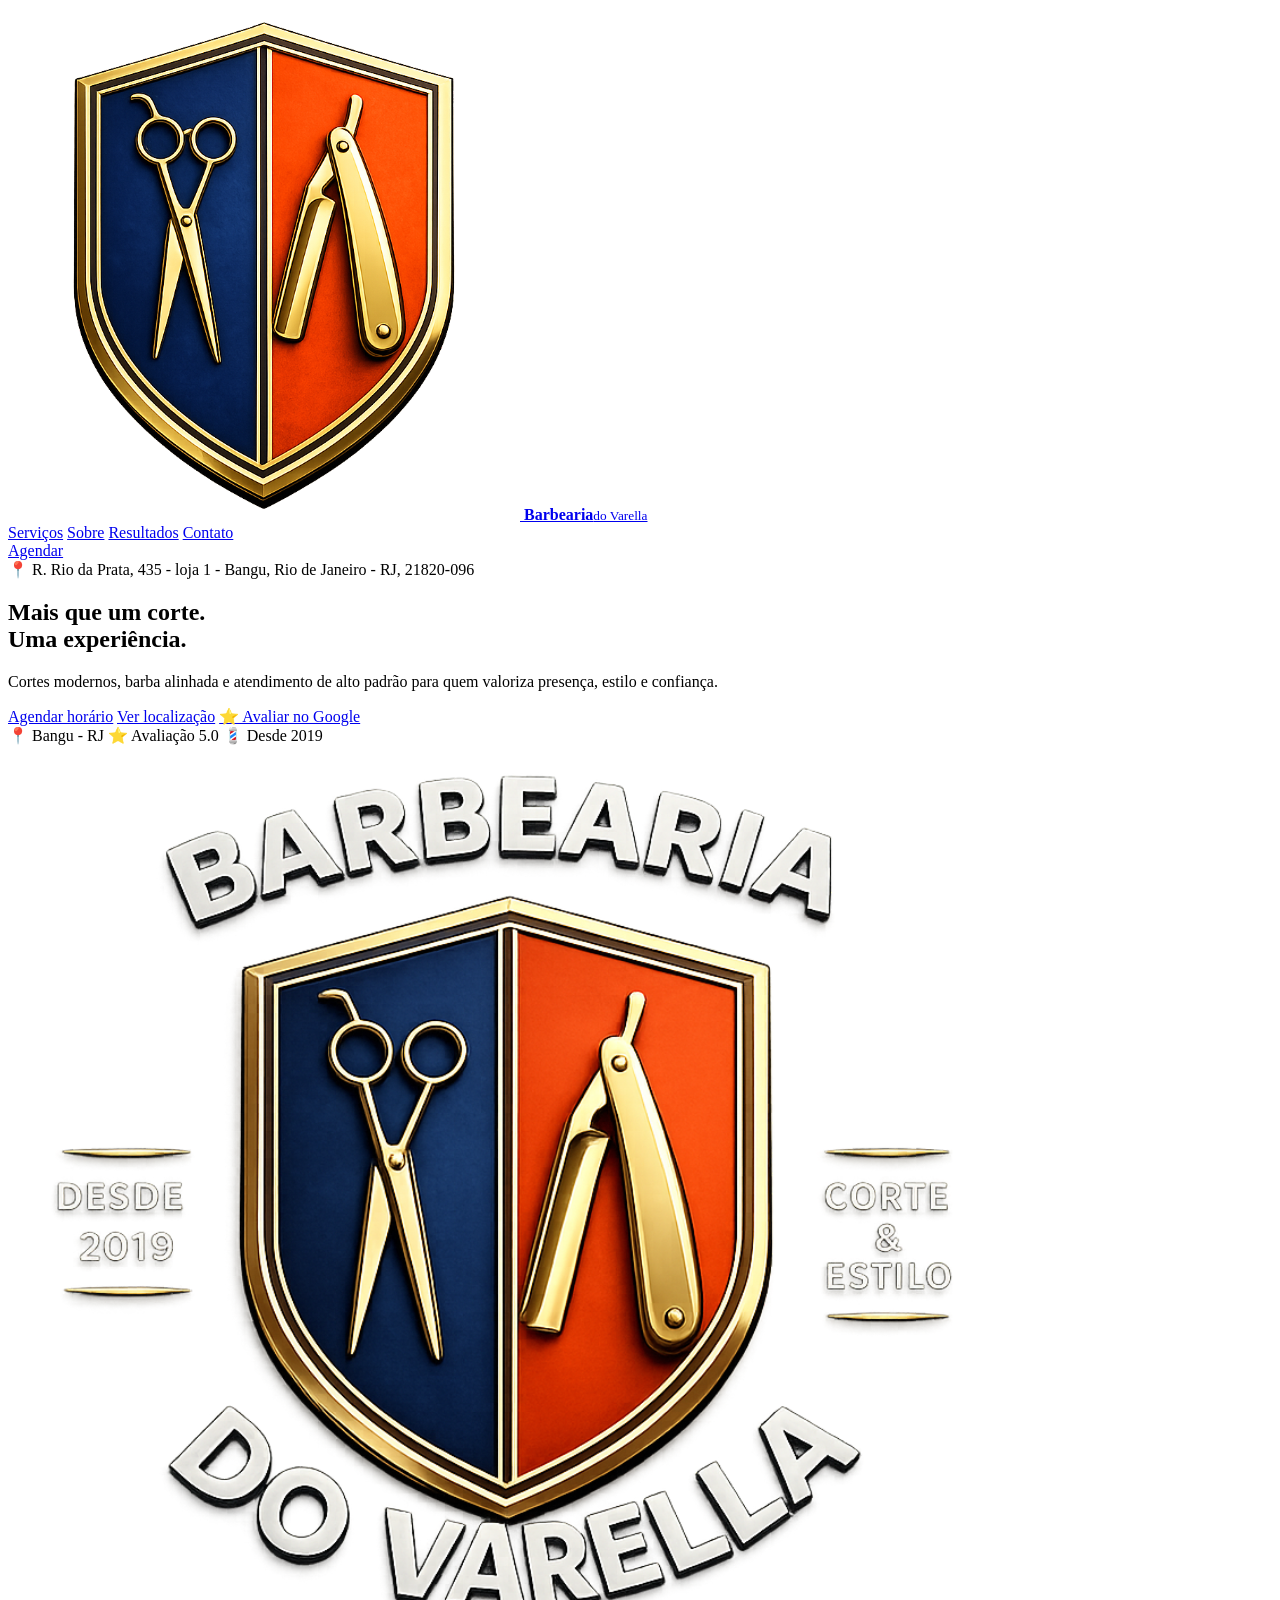
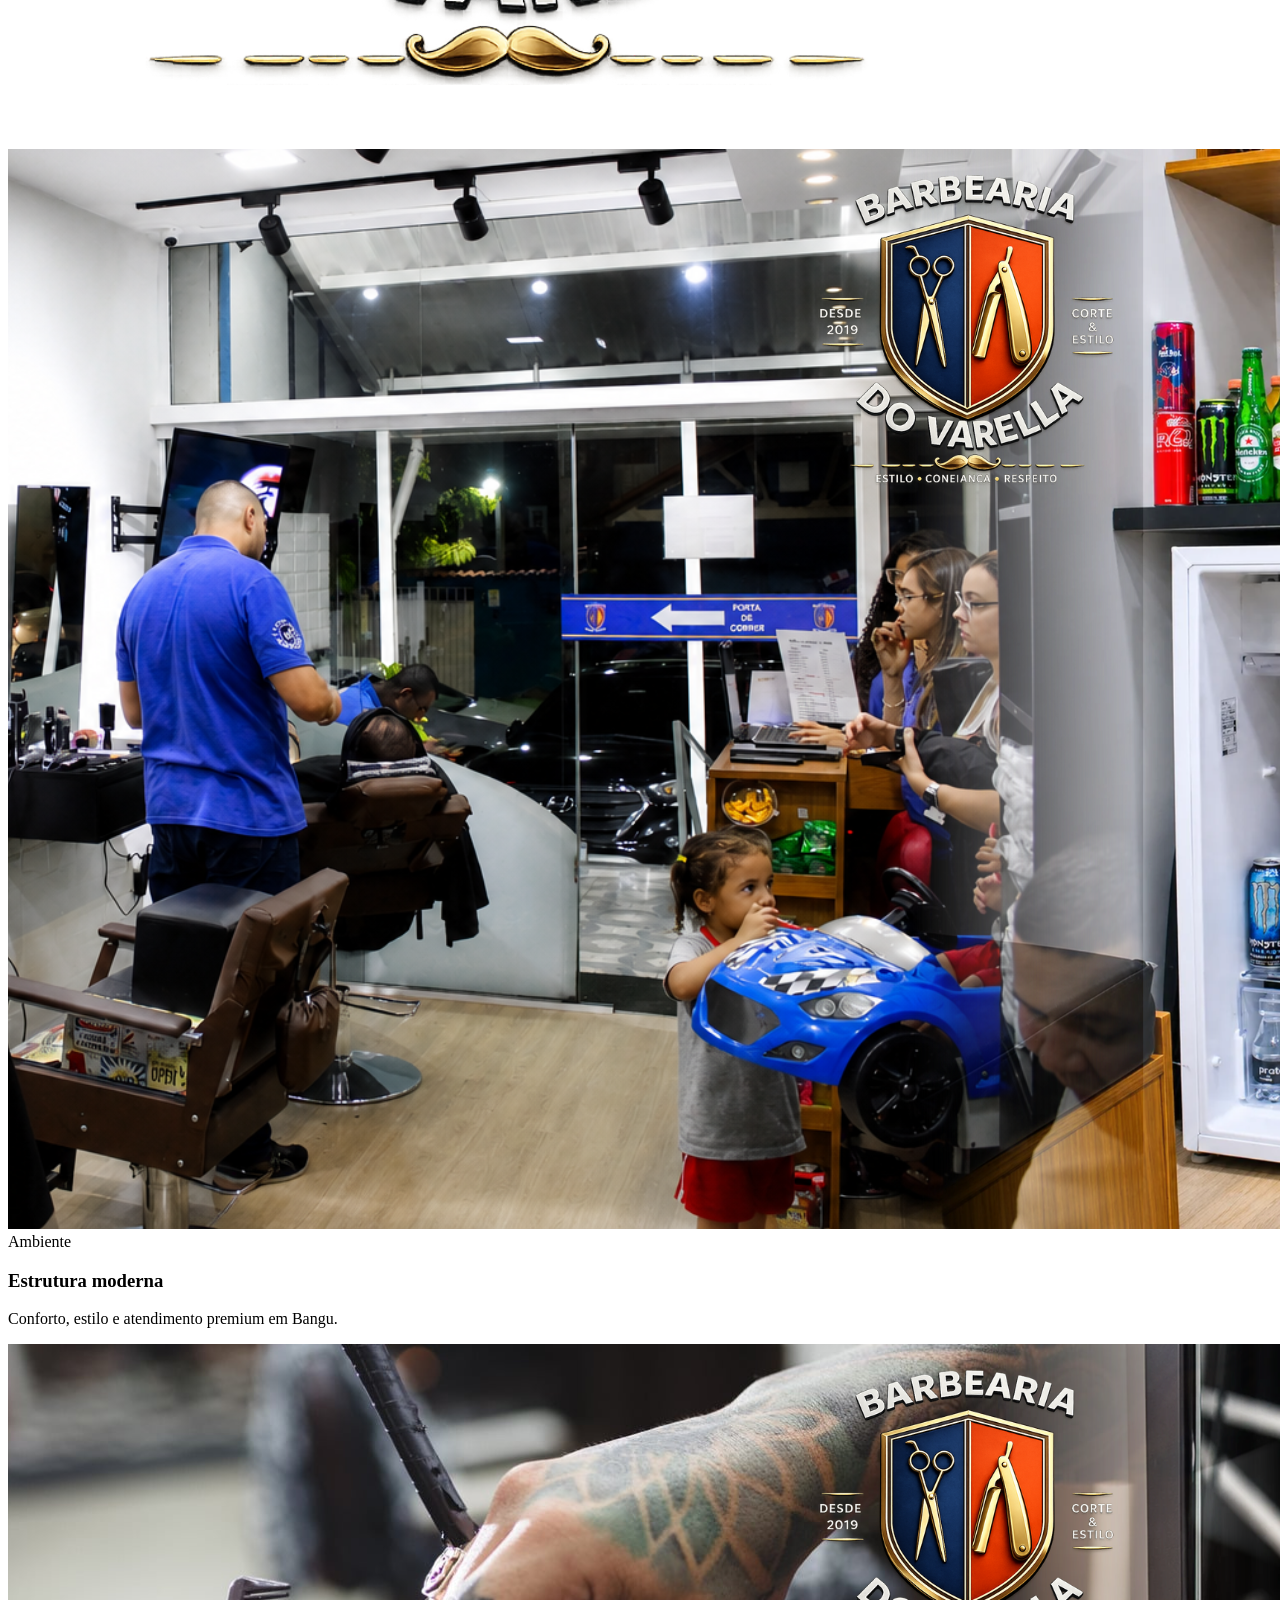
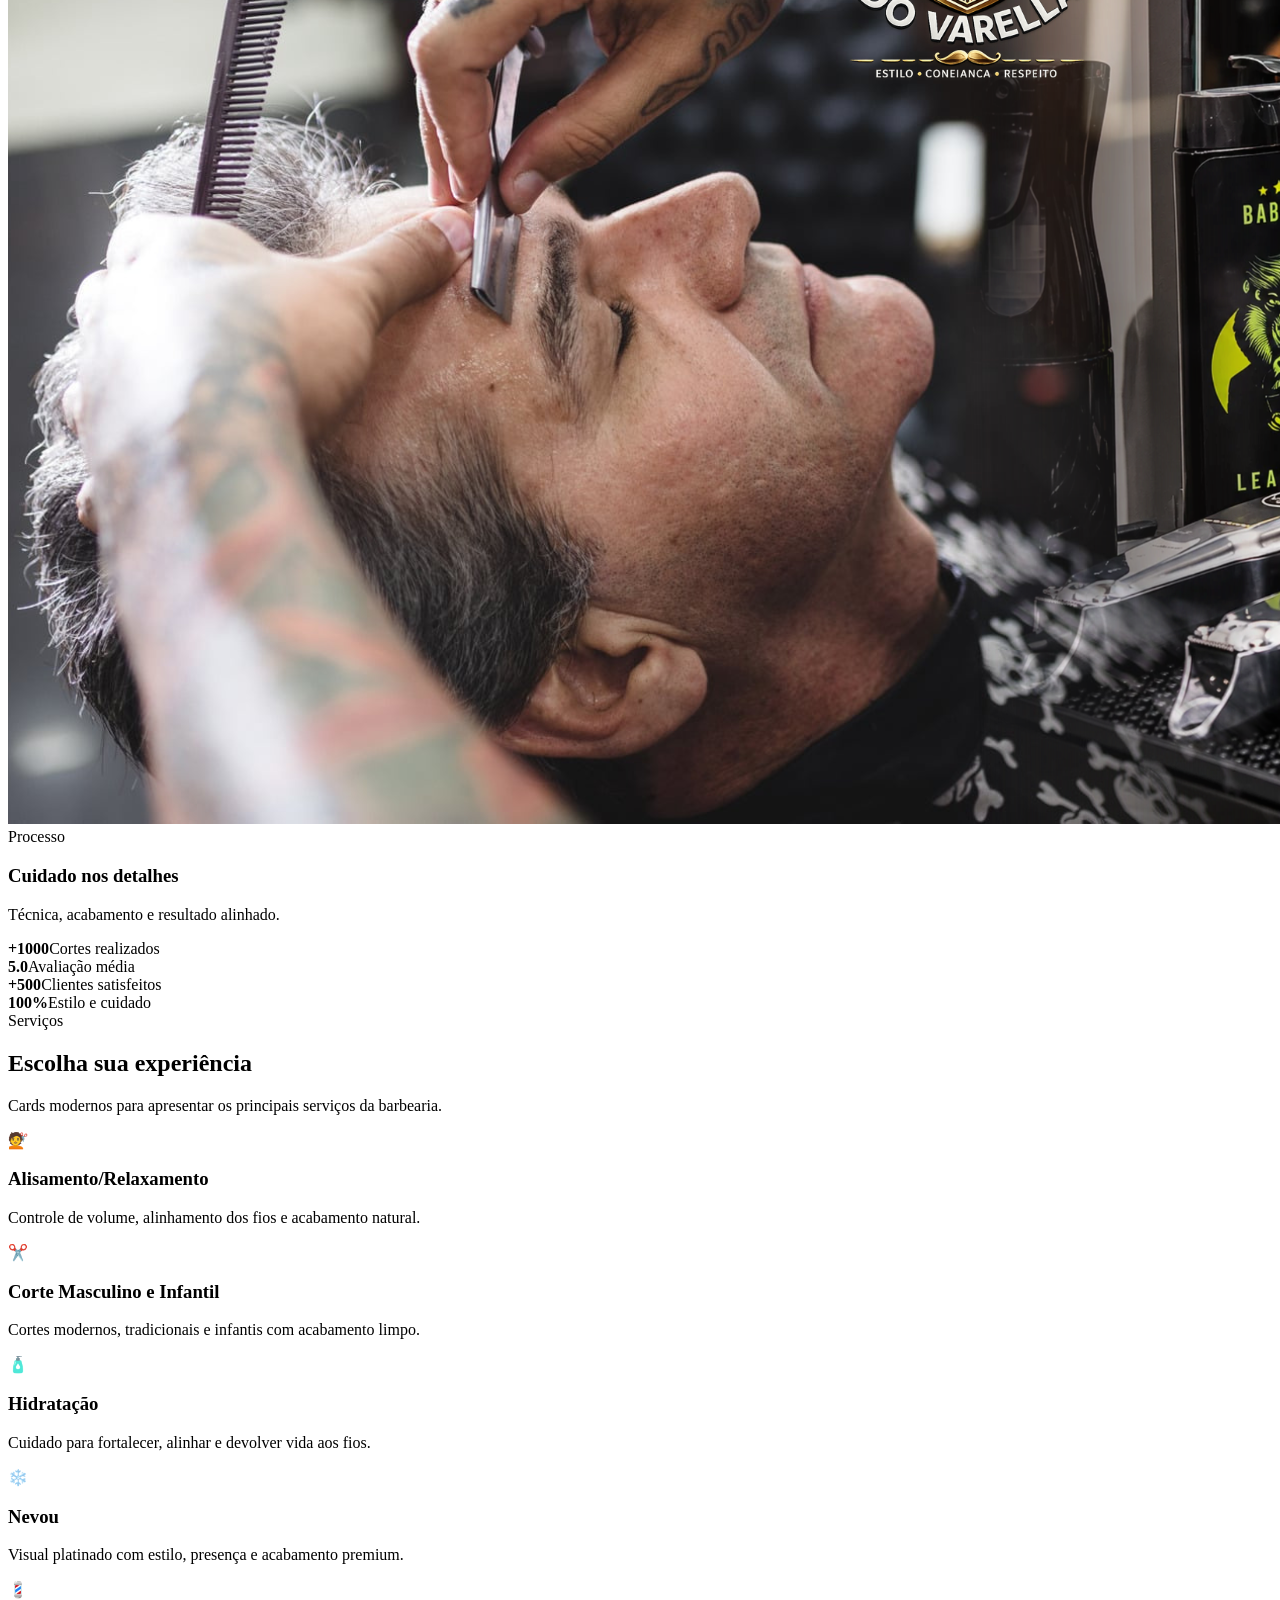
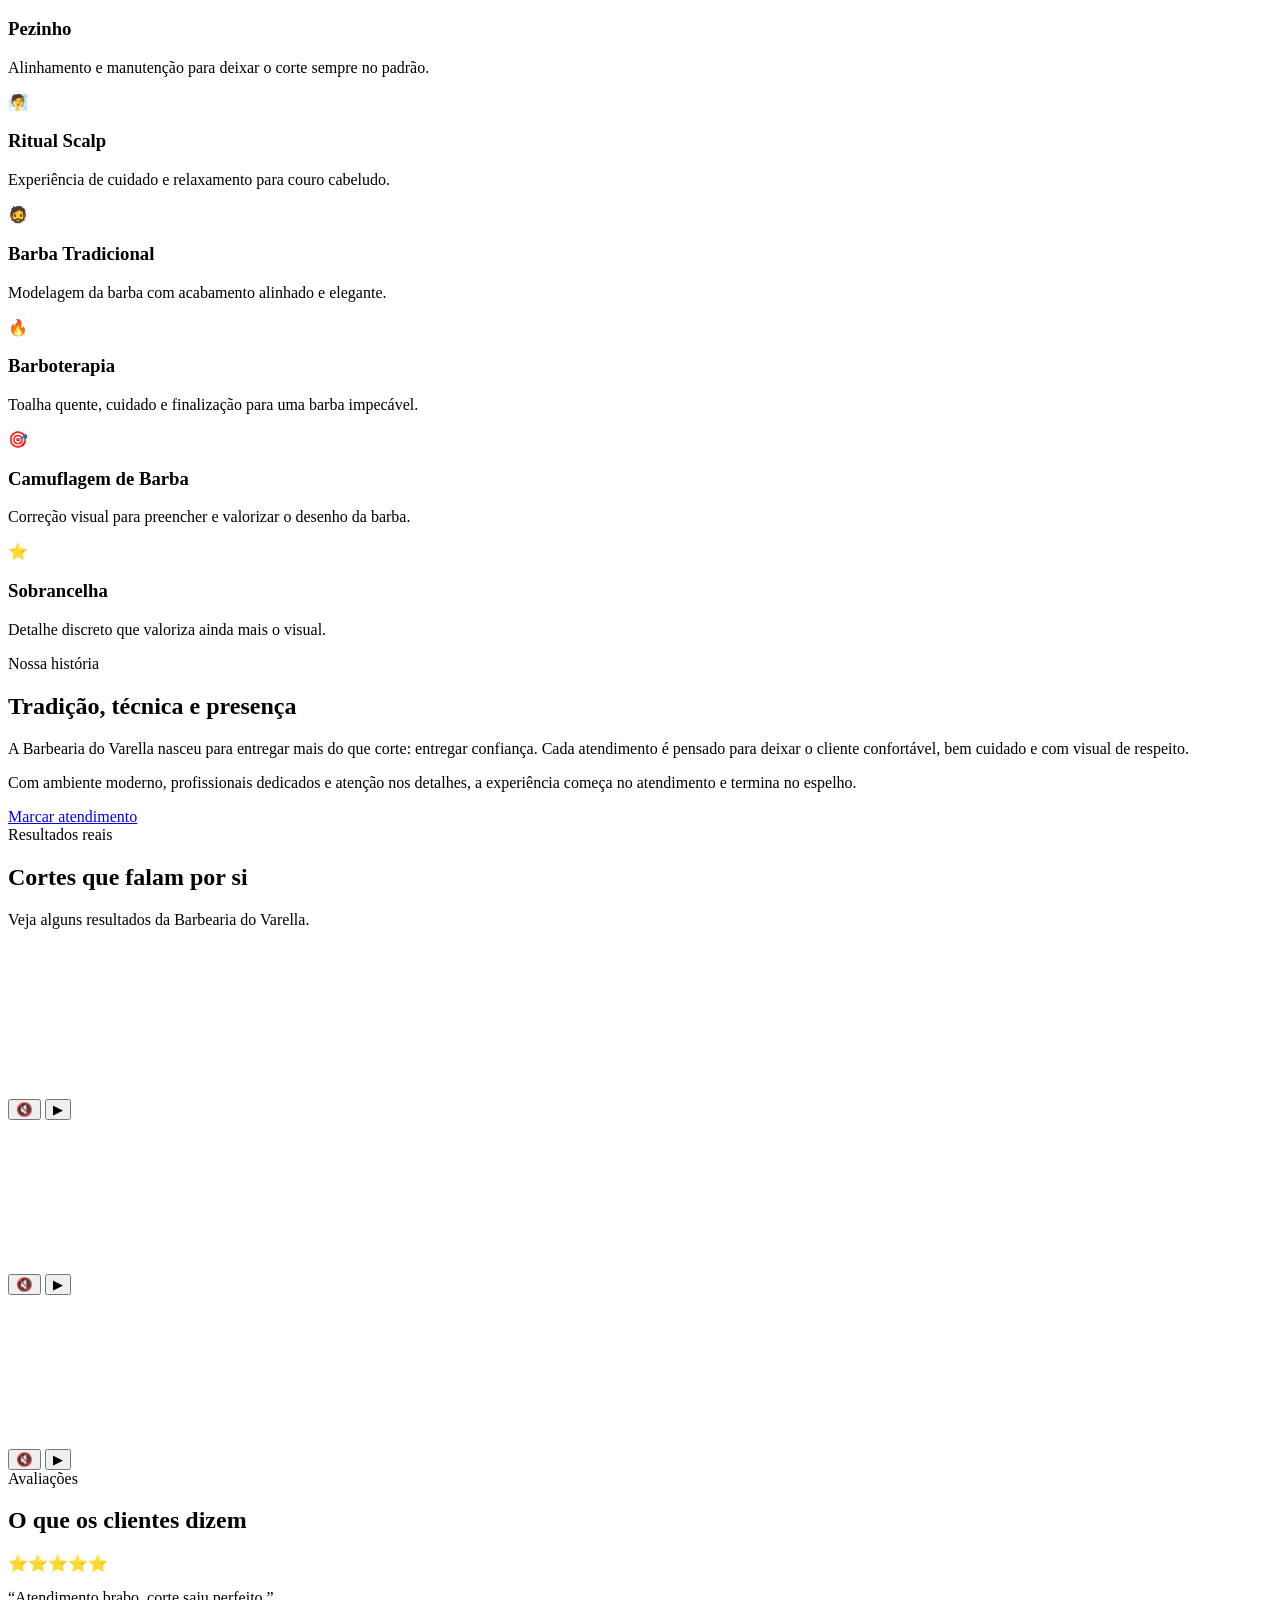
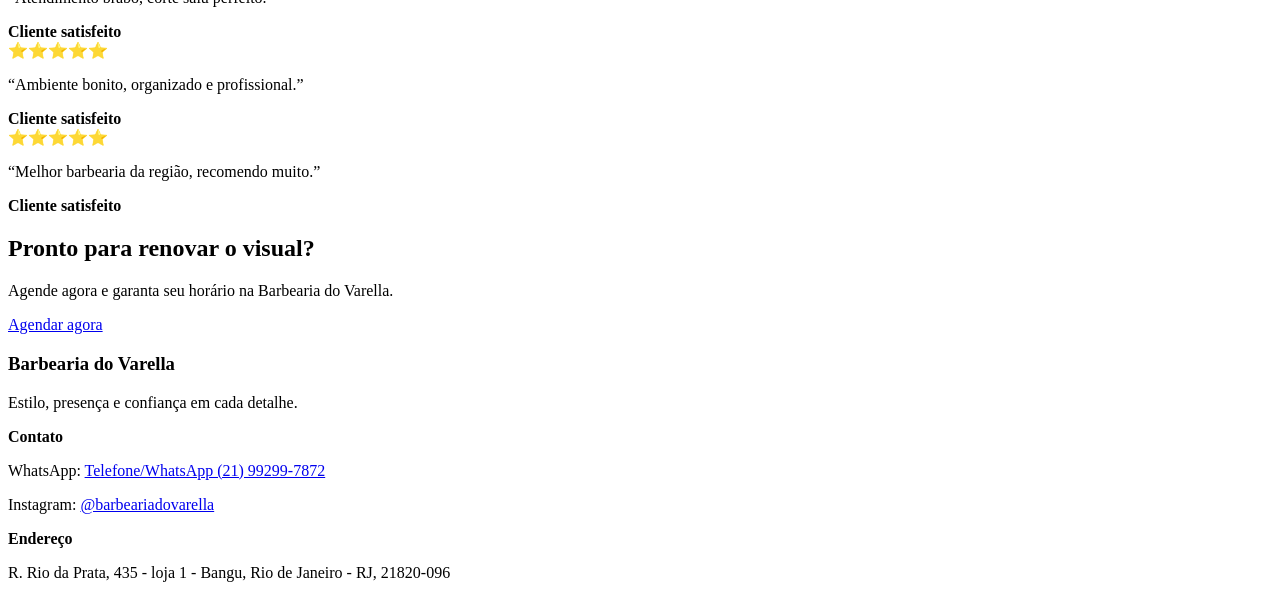
==== index.html @ 9944f756 "Add files via upload" ====
<!DOCTYPE html>
<html lang="pt-BR">
<head>
  <title>Barbearia do Varella | Corte Masculino, Barba e Sobrancelha em Bangu RJ</title>
  <meta charset="UTF-8" />
  <meta name="description" content="Barbearia do Varella em Bangu RJ. Corte masculino, barba tradicional, sobrancelha, hidratação, barboterapia e atendimento premium. Agende seu horário online.">
  <meta name="viewport" content="width=device-width, initial-scale=1.0" />
  <title>Barbearia do Varella | Premium Barber</title>
  <link rel="preconnect" href="https://fonts.googleapis.com">
  <link rel="preconnect" href="https://fonts.gstatic.com" crossorigin>
  <link href="https://fonts.googleapis.com/css2?family=Bebas+Neue&family=Inter:wght@400;500;600;700;800&display=swap" rel="stylesheet">
  <link rel="icon" type="image/svg+xml" href="assets/logo/favicon.svg" />
  <link rel="apple-touch-icon" href="assets/logo/favicon.svg" />
  <link rel="stylesheet" href="style.css?v=20260602" />
</head>
<body>
  <header class="navbar">
    <a class="brand" href="index.html#inicio" aria-label="Voltar para o início">
      <span class="brand-logo"><img src="assets/logo/logo-escudo.svg" alt="Logo Barbearia do Varella"></span>
      <span><strong>Barbearia</strong><small>do Varella</small></span>
    </a>
    <nav>
      <a href="#servicos">Serviços</a>
      <a href="#sobre">Sobre</a>
      <a href="#resultados">Resultados</a>
      <a href="#contato">Contato</a>
    </nav>
    <a class="btn btn-small" href="agendamento.html">Agendar</a>
  </header>

  <main>
    <section class="hero" id="inicio">
      <div class="hero-bg"></div>
      <div class="hero-overlay"></div>
      <div class="hero-content reveal">
        <span class="tag">📍 R. Rio da Prata, 435 - loja 1 - Bangu, Rio de Janeiro - RJ, 21820-096</span>
        <h1>Mais que um corte. <br><span>Uma experiência.</span></h1>
        <p>Cortes modernos, barba alinhada e atendimento de alto padrão para quem valoriza presença, estilo e confiança.</p>
        <div class="hero-actions">
          <a class="btn" href="agendamento.html">Agendar horário</a>
          <a class="btn ghost" href="https://www.google.com/maps/search/?api=1&query=R.%20Rio%20da%20Prata%2C%20435%20-%20loja%201%20-%20Bangu%2C%20Rio%20de%20Janeiro%20-%20RJ%2C%2021820-096" target="_blank" rel="noopener">Ver localização</a>
          <a class="btn google-review" href="https://share.google/ax1WkMpkPFtuYmvFJ" target="_blank" rel="noopener">⭐ Avaliar no Google</a>
        </div>

        <div class="hero-mini-info">
          <span>📍 Bangu - RJ</span>
          <span>⭐ Avaliação 5.0</span>
          <span>💈 Desde 2019</span>
        </div>
      </div>

      <div class="hero-showcase reveal">
        <div class="showcase-glow"></div>
        <img src="assets/logo/logo-principal.svg" alt="Logo Barbearia do Varella" class="showcase-logo">

      </div>

    </section>


    <section class="gallery-preview reveal" aria-label="Fotos da barbearia">
      <article class="gallery-card">
        <img src="assets/img/ambiente.png" alt="Ambiente da Barbearia do Varella">
        <div class="gallery-overlay">
          <span>Ambiente</span>
          <h3>Estrutura moderna</h3>
          <p>Conforto, estilo e atendimento premium em Bangu.</p>
        </div>
      </article>

      <article class="gallery-card">
        <img src="assets/img/processo.png" alt="Processo de atendimento na Barbearia do Varella">
        <div class="gallery-overlay">
          <span>Processo</span>
          <h3>Cuidado nos detalhes</h3>
          <p>Técnica, acabamento e resultado alinhado.</p>
        </div>
      </article>
    </section>

    <section class="stats reveal">
      <div><strong>+1000</strong><span>Cortes realizados</span></div>
      <div><strong>5.0</strong><span>Avaliação média</span></div>
      <div><strong>+500</strong><span>Clientes satisfeitos</span></div>
      <div><strong>100%</strong><span>Estilo e cuidado</span></div>
    </section>

    <section class="section" id="servicos">
      <div class="section-title reveal">
        <span class="tag">Serviços</span>
        <h2>Escolha sua experiência</h2>
        <p>Cards modernos para apresentar os principais serviços da barbearia.</p>
      </div>
      <div class="cards">
        <article class="service-card reveal"><span>💇</span><h3>Alisamento/Relaxamento</h3><p>Controle de volume, alinhamento dos fios e acabamento natural.</p></article>
        <article class="service-card reveal"><span>✂️</span><h3>Corte Masculino e Infantil</h3><p>Cortes modernos, tradicionais e infantis com acabamento limpo.</p></article>
        <article class="service-card reveal"><span>🧴</span><h3>Hidratação</h3><p>Cuidado para fortalecer, alinhar e devolver vida aos fios.</p></article>
        <article class="service-card reveal"><span>❄️</span><h3>Nevou</h3><p>Visual platinado com estilo, presença e acabamento premium.</p></article>
        <article class="service-card reveal"><span>💈</span><h3>Pezinho</h3><p>Alinhamento e manutenção para deixar o corte sempre no padrão.</p></article>
        <article class="service-card reveal"><span>🧖</span><h3>Ritual Scalp</h3><p>Experiência de cuidado e relaxamento para couro cabeludo.</p></article>
        <article class="service-card reveal"><span>🧔</span><h3>Barba Tradicional</h3><p>Modelagem da barba com acabamento alinhado e elegante.</p></article>
        <article class="service-card reveal"><span>🔥</span><h3>Barboterapia</h3><p>Toalha quente, cuidado e finalização para uma barba impecável.</p></article>
        <article class="service-card reveal"><span>🎯</span><h3>Camuflagem de Barba</h3><p>Correção visual para preencher e valorizar o desenho da barba.</p></article>
        <article class="service-card reveal"><span>⭐</span><h3>Sobrancelha</h3><p>Detalhe discreto que valoriza ainda mais o visual.</p></article>
      </div>
    </section>

    <section class="about" id="sobre">
      <div class="about-img reveal"></div>
      <div class="about-text reveal">
        <span class="tag">Nossa história</span>
        <h2>Tradição, técnica e presença</h2>
        <p>A Barbearia do Varella nasceu para entregar mais do que corte: entregar confiança. Cada atendimento é pensado para deixar o cliente confortável, bem cuidado e com visual de respeito.</p>
        <p>Com ambiente moderno, profissionais dedicados e atenção nos detalhes, a experiência começa no atendimento e termina no espelho.</p>
        <a class="btn" href="agendamento.html">Marcar atendimento</a>
      </div>
    </section>

    <section class="video-section section" id="resultados">
      <div class="section-title reveal">
        <span class="tag">Resultados reais</span>
        <h2>Cortes que falam por si</h2>
        <p>Veja alguns resultados da Barbearia do Varella.</p>
      </div>

      <div class="videos">
        <div class="video-box reveal custom-video-player">
          <video class="result-video" autoplay muted loop playsinline preload="auto">
            <source src="assets/videos/video1.mp4" type="video/mp4">
          </video>

          <div class="video-controls" aria-label="Controles do vídeo">
            <button class="sound-toggle" type="button" aria-label="Ativar ou desativar som">🔇</button>
            <button class="play-toggle" type="button" aria-label="Pausar ou reproduzir vídeo">⏸</button>
          </div>
        </div>

        <div class="video-box reveal custom-video-player">
          <video class="result-video" autoplay muted loop playsinline preload="auto">
            <source src="assets/videos/video2.mp4" type="video/mp4">
          </video>

          <div class="video-controls" aria-label="Controles do vídeo">
            <button class="sound-toggle" type="button" aria-label="Ativar ou desativar som">🔇</button>
            <button class="play-toggle" type="button" aria-label="Pausar ou reproduzir vídeo">⏸</button>
          </div>
        </div>

        <div class="video-box reveal custom-video-player">
          <video class="result-video" autoplay muted loop playsinline preload="auto">
            <source src="assets/videos/video3.mp4" type="video/mp4">
          </video>

          <div class="video-controls" aria-label="Controles do vídeo">
            <button class="sound-toggle" type="button" aria-label="Ativar ou desativar som">🔇</button>
            <button class="play-toggle" type="button" aria-label="Pausar ou reproduzir vídeo">⏸</button>
          </div>
        </div>
      </div>
    </section>

    <section class="reviews section">
      <div class="section-title reveal">
        <span class="tag">Avaliações</span>
        <h2>O que os clientes dizem</h2>
      </div>
      <div class="review-grid">
        <div class="review reveal">⭐⭐⭐⭐⭐<p>“Atendimento brabo, corte saiu perfeito.”</p><strong>Cliente satisfeito</strong></div>
        <div class="review reveal">⭐⭐⭐⭐⭐<p>“Ambiente bonito, organizado e profissional.”</p><strong>Cliente satisfeito</strong></div>
        <div class="review reveal">⭐⭐⭐⭐⭐<p>“Melhor barbearia da região, recomendo muito.”</p><strong>Cliente satisfeito</strong></div>
      </div>
    </section>

    <section class="cta reveal">
      <h2>Pronto para renovar o visual?</h2>
      <p>Agende agora e garanta seu horário na Barbearia do Varella.</p>
      <a class="btn" href="agendamento.html">Agendar agora</a>
    </section>
  </main>

  <footer id="contato">
    <div>
      <h3>Barbearia do Varella</h3>
      <p>Estilo, presença e confiança em cada detalhe.</p>
    </div>
    <div>
      <strong>Contato</strong>
      <p>WhatsApp: <a href="#" target="_blank">Telefone/WhatsApp (21) 99299-7872</a></p>
      <p>Instagram: <a href="https://instagram.com/barbeariadovarella" target="_blank">@barbeariadovarella</a></p>
    </div>
    <div>
      <strong>Endereço</strong>
      <p>R. Rio da Prata, 435 - loja 1 - Bangu, Rio de Janeiro - RJ, 21820-096</p>
    </div>
  </footer>
<script src="script.js?v=20260602"></script>
<div class="live-booking-toast" id="liveBookingToast" aria-live="polite"></div>
</body>
</html>
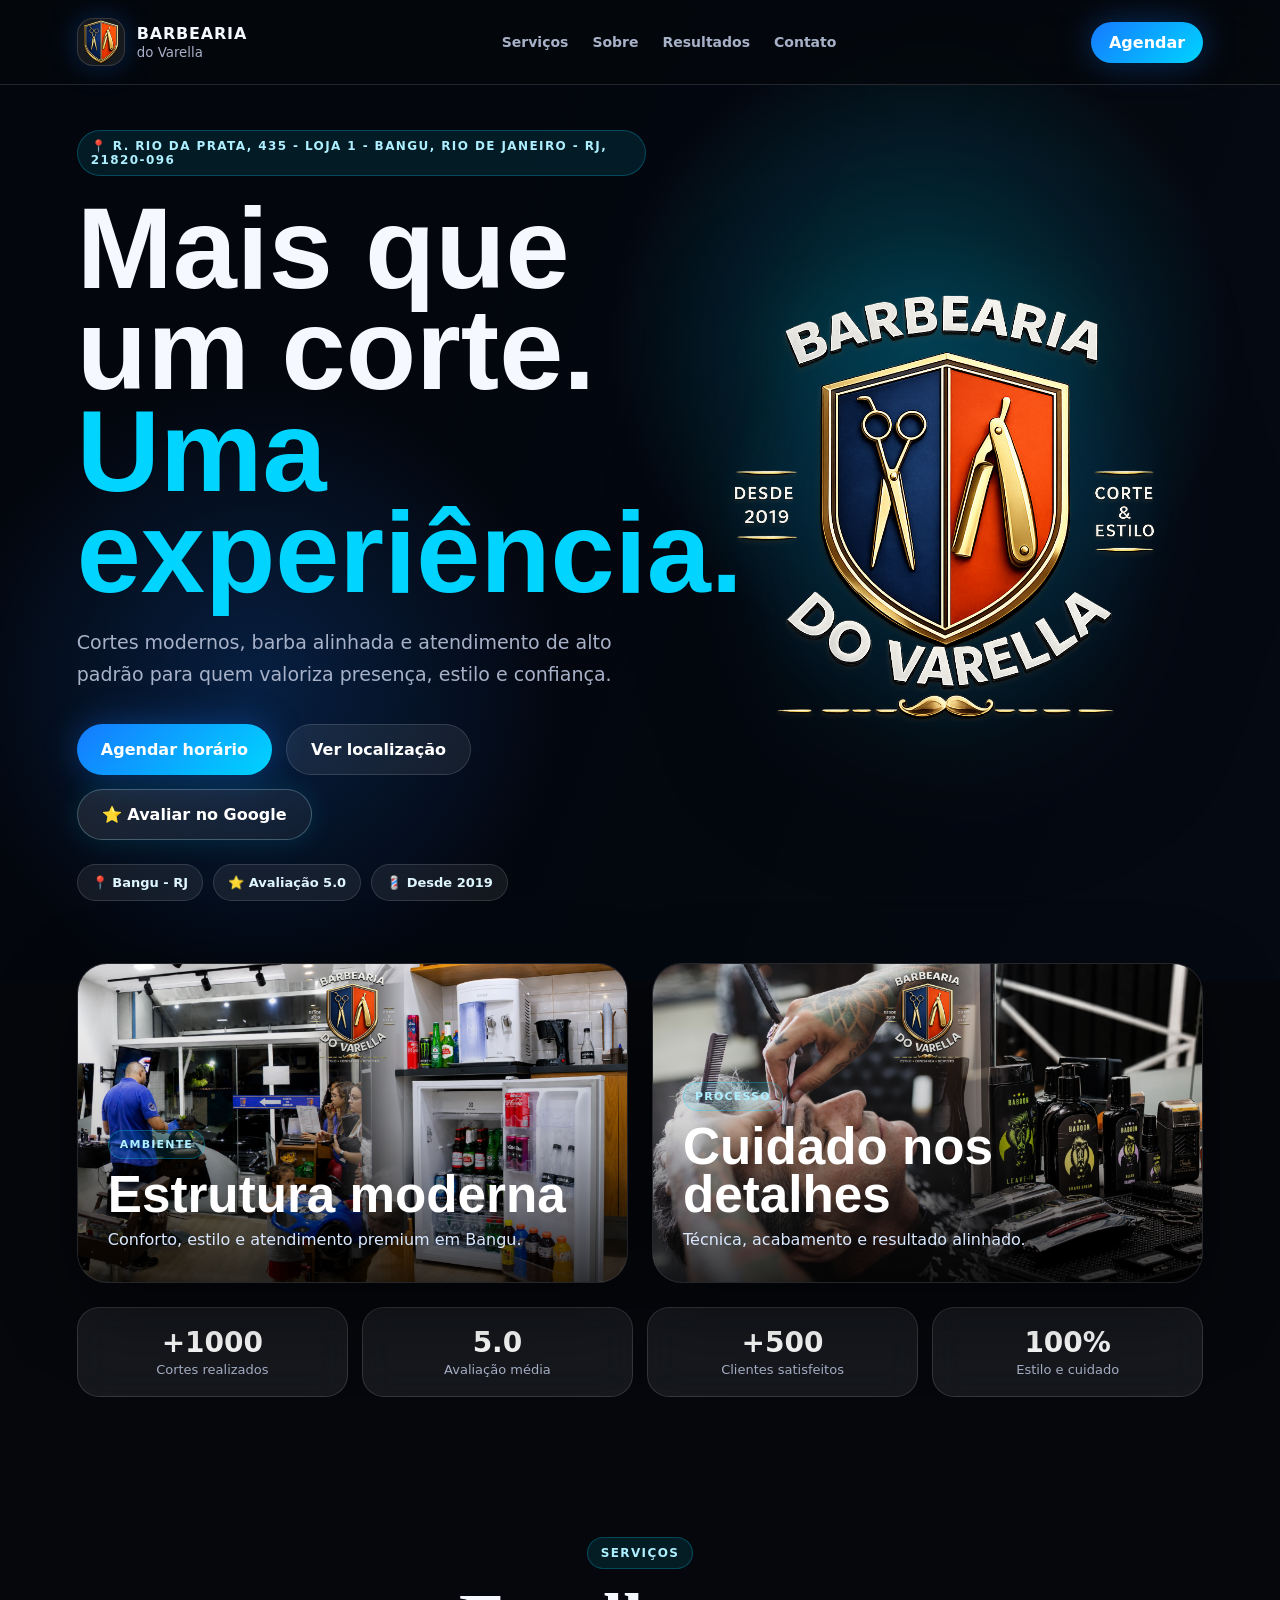
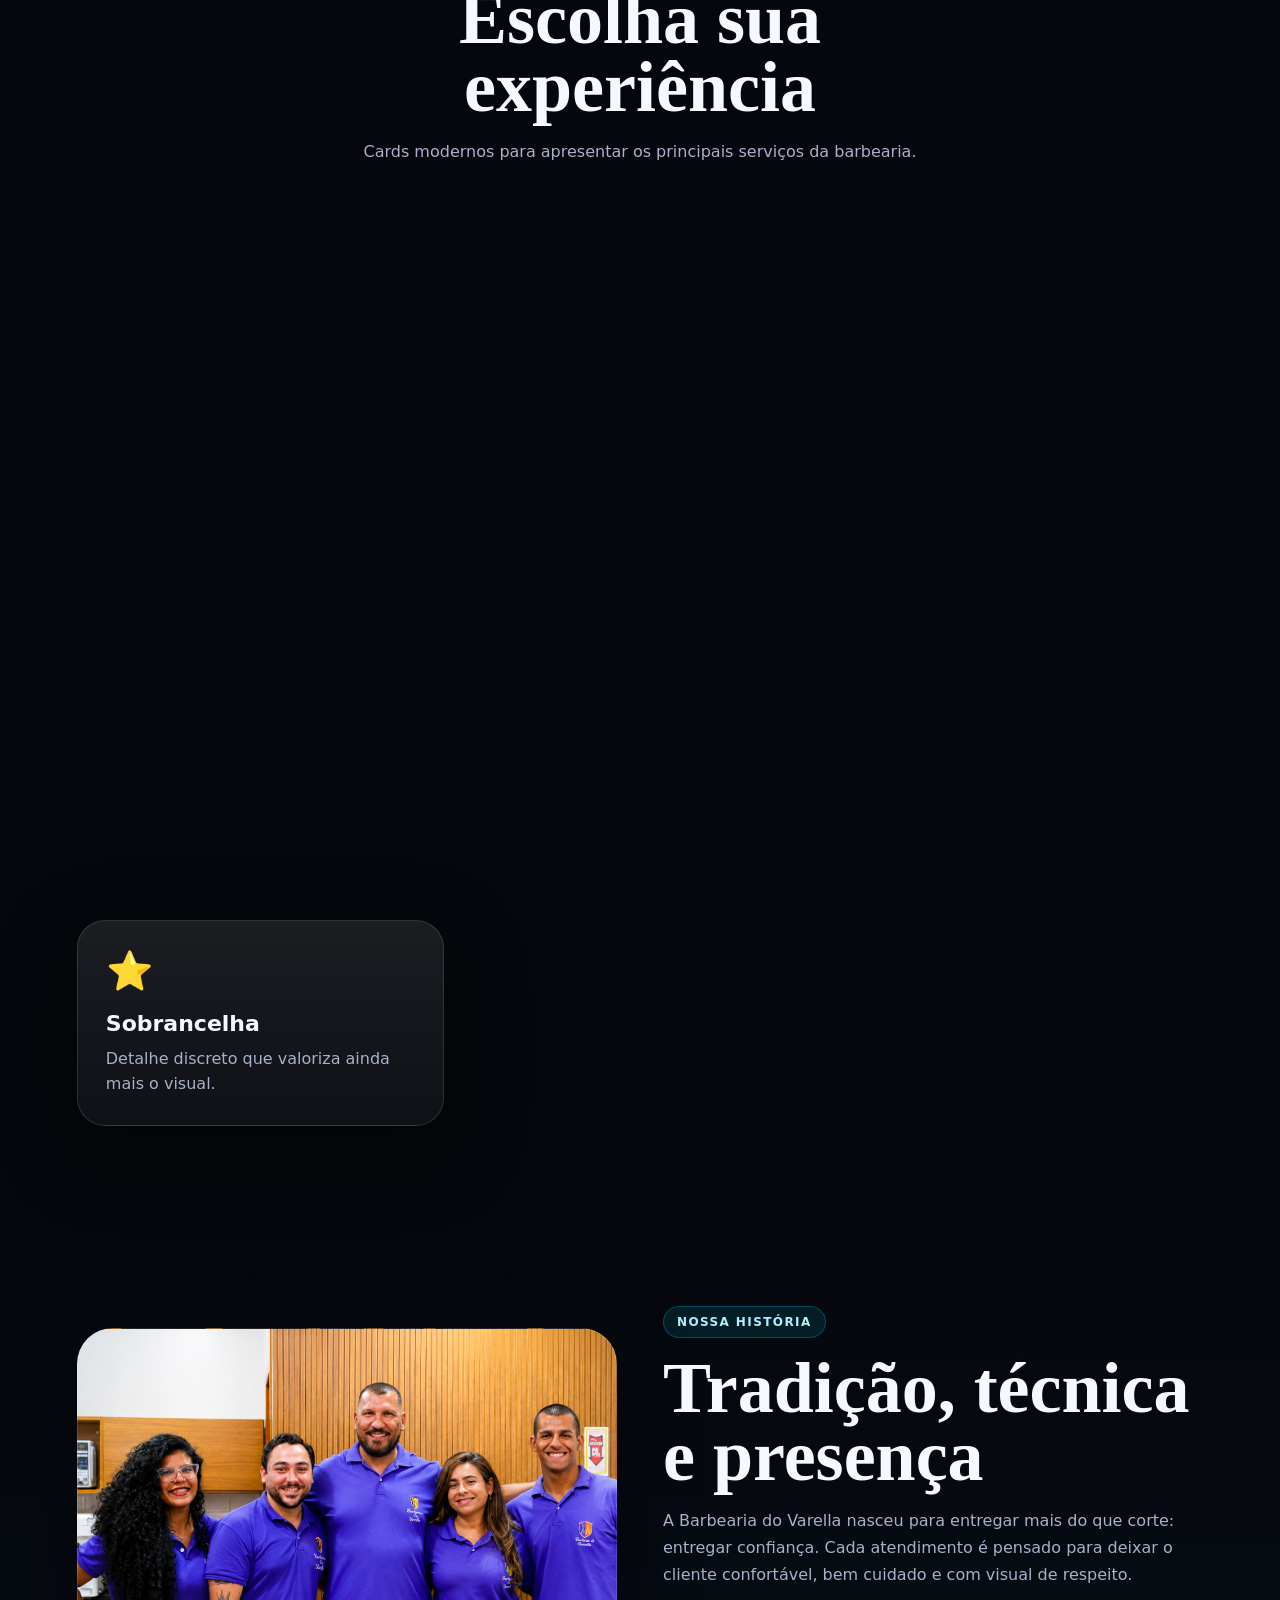
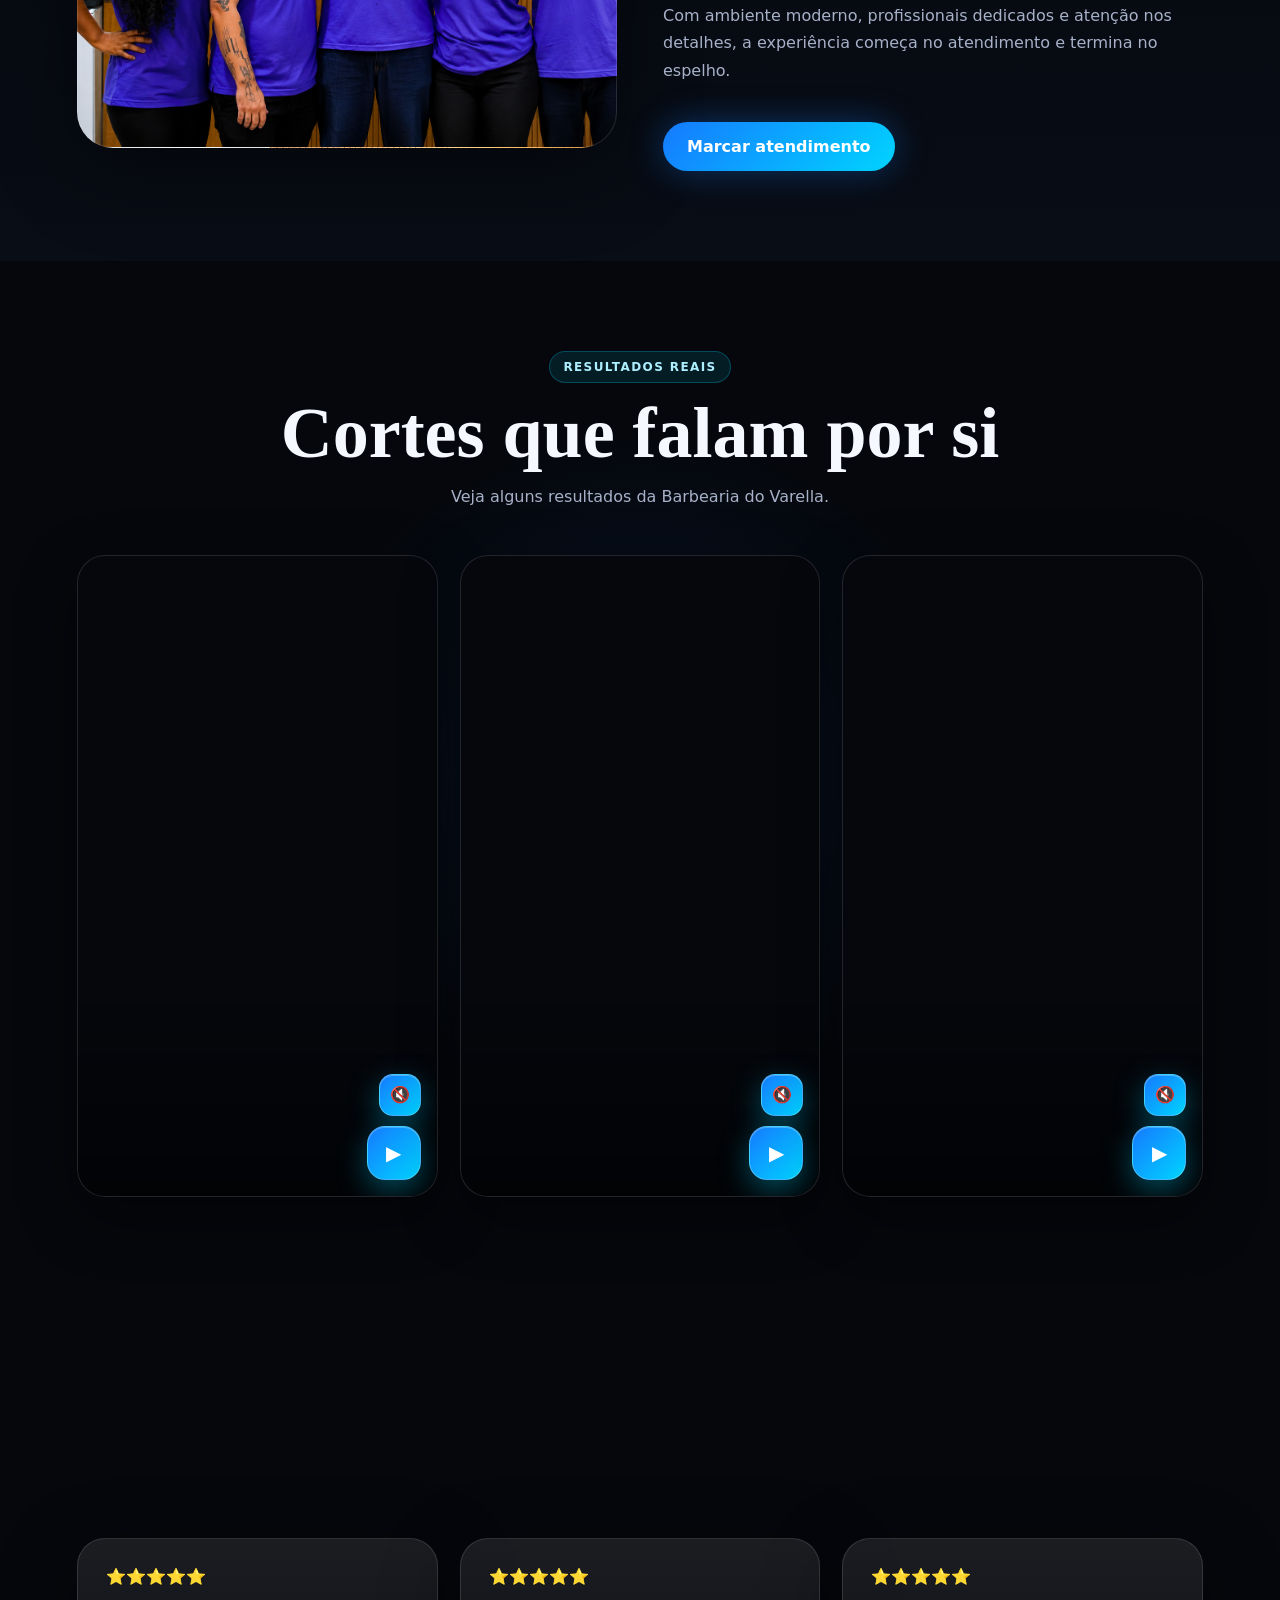
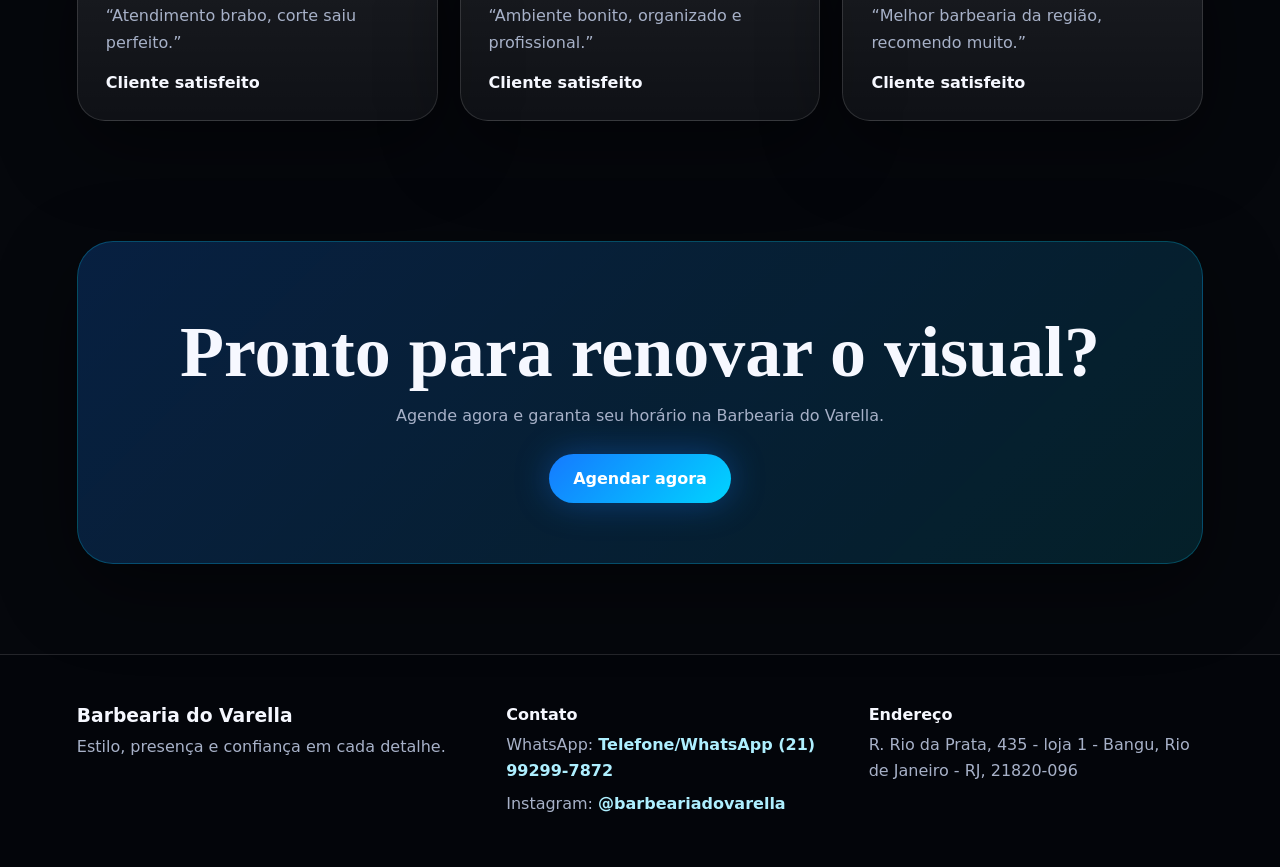
==== commit ddbba30b: "Update index.html" ====
--- a/index.html
+++ b/index.html
@@ -12,6 +12,13 @@
   <link rel="icon" type="image/svg+xml" href="assets/logo/favicon.svg" />
   <link rel="apple-touch-icon" href="assets/logo/favicon.svg" />
   <link rel="stylesheet" href="style.css?v=20260602" />
+  <meta property="og:title" content="💈 Barbearia do Varella">
+<meta property="og:description" content="Cortes Premium, Barboterapia, Sobrancelha e Atendimento Diferenciado em Bangu RJ.">
+<meta property="og:image" content="https://SEUSITE.com/assets/img/share.jpg">
+<meta property="og:url" content="https://barbeariadovarella.netlify.app">
+<meta property="og:type" content="website">
+
+<meta name="twitter:card" content="summary_large_image">
 </head>
 <body>
   <header class="navbar">
--- a/style.css
+++ b/style.css
@@ -0,0 +1,776 @@
+:root{
+  --bg:#05070c;
+  --bg2:#080d16;
+  --blue:#157aff;
+  --blue2:#00d4ff;
+  --text:#f6f8ff;
+  --muted:#a7b1c8;
+  --card:rgba(255,255,255,.07);
+  --stroke:rgba(255,255,255,.13);
+  --shadow:0 25px 80px rgba(0,0,0,.45);
+}
+*{box-sizing:border-box;margin:0;padding:0}
+html{scroll-behavior:smooth}
+body{font-family:Inter,system-ui,sans-serif;background:var(--bg);color:var(--text);overflow-x:hidden}
+a{text-decoration:none;color:inherit}
+.navbar{position:fixed;top:0;left:0;width:100%;z-index:10;display:flex;align-items:center;justify-content:space-between;padding:18px 6%;background:rgba(5,7,12,.72);backdrop-filter:blur(18px);border-bottom:1px solid var(--stroke)}
+.brand{display:flex;align-items:center;gap:12px}.brand-mark{width:48px;height:48px;border-radius:16px;display:grid;place-items:center;background:linear-gradient(135deg,var(--blue),var(--blue2));font-weight:900;box-shadow:0 0 30px rgba(21,122,255,.5)}
+.brand strong{display:block;text-transform:uppercase;letter-spacing:.8px}.brand small{display:block;color:var(--muted);margin-top:2px}
+nav{display:flex;gap:24px}nav a{color:var(--muted);font-weight:600;font-size:14px}nav a:hover{color:#fff}
+.btn{display:inline-flex;align-items:center;justify-content:center;border:0;border-radius:999px;padding:15px 24px;background:linear-gradient(135deg,var(--blue),var(--blue2));color:#fff;font-weight:800;cursor:pointer;box-shadow:0 0 34px rgba(21,122,255,.35);transition:.25s}.btn:hover{transform:translateY(-2px);box-shadow:0 0 46px rgba(0,212,255,.45)}.btn-small{padding:11px 18px}.ghost{background:rgba(255,255,255,.07);box-shadow:none;border:1px solid var(--stroke)}
+.hero{min-height:100vh;position:relative;display:flex;align-items:center;padding:130px 6% 80px;overflow:hidden}.hero-bg{position:absolute;inset:0;background:linear-gradient(110deg,#03060d 25%,rgba(5,10,20,.82)),url('https://images.unsplash.com/photo-1621605815971-fbc98d665033?auto=format&fit=crop&w=1600&q=80') center/cover}.hero-overlay{position:absolute;inset:0;background:radial-gradient(circle at 72% 35%,rgba(0,212,255,.25),transparent 28%),radial-gradient(circle at 20% 70%,rgba(21,122,255,.22),transparent 25%)}
+.hero-content{position:relative;max-width:760px}.tag{display:inline-block;color:#aeefff;background:rgba(0,212,255,.1);border:1px solid rgba(0,212,255,.25);padding:8px 13px;border-radius:999px;font-size:12px;text-transform:uppercase;letter-spacing:1.4px;font-weight:800}.hero h1,.schedule-info h1{font-family:'Bebas Neue',sans-serif;font-size:clamp(58px,9vw,116px);line-height:.88;margin:22px 0}.hero h1 span,.schedule-info h1 span{color:var(--blue2)}.hero p{max-width:620px;color:var(--muted);font-size:19px;line-height:1.7}.hero-actions{display:flex;gap:14px;flex-wrap:wrap;margin-top:34px}.hero-card{position:absolute;right:6%;bottom:90px;width:260px;padding:24px;border:1px solid var(--stroke);background:rgba(255,255,255,.08);backdrop-filter:blur(18px);border-radius:28px;box-shadow:var(--shadow)}.hero-card strong{font-size:22px}.hero-card p{color:var(--muted);margin:10px 0;line-height:1.5}.hero-card span{color:#aeefff;font-weight:700}
+.stats{display:grid;grid-template-columns:repeat(4,1fr);gap:18px;margin:-45px 6% 50px;position:relative;z-index:2}.stats div{padding:28px;background:rgba(255,255,255,.07);border:1px solid var(--stroke);border-radius:26px;text-align:center;backdrop-filter:blur(18px)}.stats strong{display:block;font-size:36px;color:#fff}.stats span{color:var(--muted);font-size:14px}
+.section{padding:90px 6%}.section-title{text-align:center;max-width:720px;margin:0 auto 45px}.section-title h2,.about h2,.cta h2{font-family:'Bebas Neue';font-size:clamp(42px,6vw,72px);line-height:.95;margin:16px 0}.section-title p,.about p,.cta p{color:var(--muted);line-height:1.7}.cards{display:grid;grid-template-columns:repeat(3,1fr);gap:22px}.service-card,.review,.video-box,.schedule-form{background:linear-gradient(180deg,rgba(255,255,255,.09),rgba(255,255,255,.045));border:1px solid var(--stroke);border-radius:28px;padding:28px;box-shadow:var(--shadow);transition:.3s}.service-card:hover{transform:translateY(-8px);border-color:rgba(0,212,255,.45)}.service-card span{font-size:38px}.service-card h3{margin:18px 0 10px;font-size:22px}.service-card p{color:var(--muted);line-height:1.6}
+.about{padding:90px 6%;display:grid;grid-template-columns:1fr 1fr;gap:46px;align-items:center;background:linear-gradient(180deg,var(--bg),var(--bg2))}.about-img{height:520px;border-radius:36px;background:url('assets/img/familia.png') center/cover;border:1px solid var(--stroke);box-shadow:var(--shadow)}.about-text .btn{margin-top:24px}.about p{margin:14px 0}
+.video-section{background:radial-gradient(circle at center,rgba(21,122,255,.13),transparent 42%)}.videos{display:grid;grid-template-columns:repeat(3,1fr);gap:22px}.video-box{position:relative;overflow:hidden;min-height:auto;aspect-ratio:9/16;border-radius:28px;background:#05070c;border:1px solid rgba(255,255,255,.12);box-shadow:0 20px 60px rgba(0,0,0,.45);padding:0;transition:.3s}.video-box:hover{transform:translateY(-6px);border-color:rgba(0,212,255,.35);box-shadow:0 25px 70px rgba(0,212,255,.12)}.video-box video{width:100%;height:100%;object-fit:cover;display:block}.video-box::before{content:"";position:absolute;inset:0;background:linear-gradient(to top,rgba(0,0,0,.55),transparent 30%);pointer-events:none;z-index:1}.video-placeholder{display:grid;place-items:center;text-align:center;background:linear-gradient(180deg,rgba(21,122,255,.16),rgba(255,255,255,.04));padding:28px}.video-placeholder span{width:72px;height:72px;border-radius:50%;display:grid;place-items:center;background:linear-gradient(135deg,var(--blue),var(--blue2));box-shadow:0 0 30px rgba(0,212,255,.35);font-size:30px}.video-placeholder p{position:relative;z-index:3;color:var(--muted);line-height:1.6;margin-top:-90px}.video-placeholder p strong{color:#fff}
+.review-grid{display:grid;grid-template-columns:repeat(3,1fr);gap:22px}.review p{color:var(--muted);margin:16px 0;line-height:1.7}.cta{margin:30px 6% 90px;padding:60px;border-radius:36px;text-align:center;background:linear-gradient(135deg,rgba(21,122,255,.22),rgba(0,212,255,.12));border:1px solid rgba(0,212,255,.25);box-shadow:var(--shadow)}.cta .btn{margin-top:25px}
+footer{display:grid;grid-template-columns:1.2fr 1fr 1fr;gap:28px;padding:50px 6%;border-top:1px solid var(--stroke);background:#03050a}footer p{color:var(--muted);margin-top:8px;line-height:1.6}
+.schedule-page{min-height:100vh;background:radial-gradient(circle at top right,rgba(0,212,255,.2),transparent 35%),var(--bg)}.schedule-wrap{min-height:100vh;padding:130px 6% 70px;display:grid;grid-template-columns:.9fr 1.1fr;gap:45px;align-items:center}.schedule-info p{color:var(--muted);line-height:1.8;font-size:18px}.glass-list{display:grid;gap:12px;margin-top:30px}.glass-list span{padding:16px;border:1px solid var(--stroke);background:rgba(255,255,255,.06);border-radius:18px;color:#d9e8ff}.schedule-form{display:grid;gap:18px}.schedule-form label{display:grid;gap:8px;font-weight:700;color:#dbe8ff}.schedule-form input,.schedule-form select,.schedule-form textarea{width:100%;border:1px solid var(--stroke);border-radius:16px;padding:15px 16px;background:rgba(0,0,0,.28);color:#fff;outline:0;font:inherit}.schedule-form input:focus,.schedule-form select:focus,.schedule-form textarea:focus{border-color:var(--blue2);box-shadow:0 0 0 3px rgba(0,212,255,.12)}.form-row{display:grid;grid-template-columns:1fr 1fr;gap:16px}.holiday-alert{padding:16px 18px;border-radius:18px;border:1px solid rgba(0,212,255,.28);background:linear-gradient(135deg,rgba(21,122,255,.16),rgba(255,255,255,.05));color:#dcecff;line-height:1.55;font-size:14px}.holiday-alert strong{color:#aeefff}
+.form-note{color:var(--muted);font-size:13px;text-align:center}
+.reveal{opacity:0;transform:translateY(22px);transition:.7s ease}.reveal.active{opacity:1;transform:translateY(0)}
+@media(max-width:900px){nav{display:none}.hero{padding-top:120px}.hero-card{position:relative;right:auto;bottom:auto;margin-top:35px}.hero{display:block}.stats,.cards,.videos,.review-grid,.about,.schedule-wrap,footer{grid-template-columns:1fr}.stats{margin-top:20px}.about-img{height:360px}.form-row{grid-template-columns:1fr}.section{padding:70px 6%}.cta{padding:42px 22px}.hero h1,.schedule-info h1{font-size:66px}}
+
+/* Atualização: logo real + contatos no agendamento */
+.brand-logo{width:48px;height:48px;border-radius:16px;display:grid;place-items:center;background:rgba(255,255,255,.08);border:1px solid rgba(255,255,255,.14);overflow:hidden;box-shadow:0 0 30px rgba(21,122,255,.28)}
+.brand-logo img{width:100%;height:100%;object-fit:cover;display:block}
+.brand:hover strong,.brand:hover small{color:#fff}
+footer a{color:#aeefff;font-weight:700}
+.schedule-logo-box{width:100%;max-width:360px;margin-bottom:22px;padding:18px;border:1px solid var(--stroke);background:rgba(255,255,255,.06);border-radius:26px;display:flex;align-items:center;gap:15px;box-shadow:var(--shadow)}
+.schedule-logo-box img{width:72px;height:72px;border-radius:20px;object-fit:cover;background:#05070c;border:1px solid rgba(255,255,255,.12)}
+.schedule-logo-box span{color:var(--muted);font-size:13px;line-height:1.5}.schedule-logo-box strong{color:#fff}
+.contact-actions{display:flex;gap:12px;flex-wrap:wrap;margin:24px 0 6px}.contact-pill{display:inline-flex;align-items:center;justify-content:center;padding:13px 16px;border-radius:999px;background:rgba(255,255,255,.07);border:1px solid var(--stroke);color:#dff5ff;font-weight:800;font-size:14px;transition:.25s}.contact-pill:hover{transform:translateY(-2px);border-color:rgba(0,212,255,.45);box-shadow:0 0 28px rgba(0,212,255,.18)}
+@media(max-width:520px){.brand-logo{width:42px;height:42px}.brand strong{font-size:13px}.brand small{font-size:11px}.contact-actions{display:grid}.schedule-logo-box{max-width:100%}}
+
+
+/* Agendamento premium atualizado */
+.premium-booking{position:relative;overflow:hidden;border-color:rgba(0,212,255,.22);background:linear-gradient(160deg,rgba(7,18,38,.92),rgba(255,255,255,.055));}
+.premium-booking:before{content:"";position:absolute;inset:-2px;pointer-events:none;background:radial-gradient(circle at 20% 0%,rgba(0,212,255,.20),transparent 28%),radial-gradient(circle at 90% 18%,rgba(21,122,255,.16),transparent 30%);}
+.premium-booking>*{position:relative}.form-header{padding-bottom:8px;border-bottom:1px solid rgba(255,255,255,.08);margin-bottom:4px}.mini-tag{display:inline-flex;align-items:center;gap:8px;border:1px solid rgba(0,212,255,.24);background:rgba(0,212,255,.08);color:#aeefff;border-radius:999px;padding:8px 12px;font-size:12px;font-weight:900;text-transform:uppercase;letter-spacing:1px}.form-header h2{font-family:'Bebas Neue';font-size:44px;line-height:1;margin:16px 0 8px}.form-header p{color:var(--muted);line-height:1.6;margin:0}.booking-progress{display:grid;grid-template-columns:repeat(3,1fr);gap:10px;margin:8px 0}.booking-progress span{display:flex;align-items:center;justify-content:center;gap:7px;padding:11px 8px;border-radius:16px;background:rgba(255,255,255,.06);border:1px solid rgba(255,255,255,.08);color:#dcecff;font-size:12px;font-weight:800}.booking-progress b{display:inline-grid;place-items:center;width:22px;height:22px;border-radius:50%;background:linear-gradient(135deg,var(--blue),var(--blue2));color:#fff;font-size:12px}.input-hint{color:#7fa7c8;font-size:12px;font-weight:600;margin-top:-3px}.schedule-form input::placeholder,.schedule-form textarea::placeholder{color:#718ba8}.schedule-form input,.schedule-form select,.schedule-form textarea{transition:.25s}.schedule-form input:hover,.schedule-form select:hover,.schedule-form textarea:hover{border-color:rgba(0,212,255,.25);background:rgba(0,0,0,.34)}.booking-summary{display:grid;grid-template-columns:1fr 1fr;gap:12px}.booking-summary div{padding:15px;border-radius:18px;border:1px solid rgba(0,212,255,.20);background:rgba(0,212,255,.07)}.booking-summary span{display:block;color:#8fb2d0;font-size:12px;font-weight:800;text-transform:uppercase;letter-spacing:.8px;margin-bottom:6px}.booking-summary strong{font-size:17px;color:#eef8ff}.btn-full{width:100%;font-size:15px;padding:17px 24px}.schedule-form select option{background:#08111f;color:#fff}
+@media(max-width:520px){.booking-progress,.booking-summary{grid-template-columns:1fr}.form-header h2{font-size:38px}}
+
+/* Agendamento em etapas - versão menos poluída */
+.wizard-booking{gap:20px;min-height:620px}
+.wizard-progress{position:relative;display:grid;grid-template-columns:repeat(4,1fr);gap:8px;margin:8px 0 10px;padding-top:10px}
+.wizard-line{position:absolute;left:8%;right:8%;top:31px;height:3px;background:rgba(255,255,255,.12);border-radius:999px;overflow:hidden;z-index:0}
+.wizard-line span{display:block;width:0;height:100%;background:linear-gradient(90deg,var(--blue),var(--blue2));border-radius:999px;transition:.35s ease}
+.step-dot{position:relative;z-index:1;border:0;background:transparent;color:var(--muted);display:grid;place-items:center;gap:7px;cursor:pointer;font:inherit}
+.step-dot b{width:42px;height:42px;border-radius:50%;display:grid;place-items:center;background:rgba(255,255,255,.08);border:1px solid rgba(255,255,255,.12);color:#dcecff;transition:.25s ease;box-shadow:0 0 0 rgba(0,212,255,0)}
+.step-dot small{font-size:11px;font-weight:900;text-transform:uppercase;letter-spacing:.7px}
+.step-dot.active b,.step-dot.done b{background:linear-gradient(135deg,var(--blue),var(--blue2));border-color:rgba(0,212,255,.55);color:#fff;box-shadow:0 0 28px rgba(0,212,255,.25)}
+.step-dot.active small{color:#fff}.step-dot.done small{color:#aeefff}
+.wizard-step{display:none;animation:stepFade .32s ease}.wizard-step.active{display:grid;gap:18px}
+@keyframes stepFade{from{opacity:0;transform:translateY(12px)}to{opacity:1;transform:translateY(0)}}
+.step-title{padding:20px;border-radius:24px;background:linear-gradient(135deg,rgba(0,212,255,.12),rgba(255,255,255,.045));border:1px solid rgba(0,212,255,.18)}
+.step-title span{display:inline-block;color:#aeefff;font-size:12px;font-weight:900;text-transform:uppercase;letter-spacing:1px;margin-bottom:8px}
+.step-title h3{font-family:'Bebas Neue';font-size:38px;line-height:1;margin:0 0 8px}.step-title p{color:var(--muted);line-height:1.55;margin:0}
+.wizard-actions{display:flex;gap:12px;align-items:center;justify-content:space-between;margin-top:4px}.wizard-actions .btn{min-width:130px}.wizard-actions .send-btn{display:none;flex:1}.wizard-actions.final .send-btn{display:inline-flex}.wizard-actions.final #nextStep{display:none}.wizard-actions.first #prevStep{visibility:hidden}
+.final-summary{display:grid;grid-template-columns:1fr;gap:12px}.final-summary div{padding:16px;border-radius:18px;border:1px solid rgba(0,212,255,.20);background:rgba(0,212,255,.07)}.final-summary span{display:block;color:#8fb2d0;font-size:12px;font-weight:900;text-transform:uppercase;letter-spacing:.8px;margin-bottom:6px}.final-summary strong{color:#fff;font-size:16px;line-height:1.35}
+@media(max-width:520px){.wizard-booking{min-height:auto}.wizard-progress{gap:4px}.step-dot b{width:36px;height:36px}.step-dot small{font-size:9px}.wizard-line{top:28px}.wizard-actions{display:grid;grid-template-columns:1fr 1fr}.wizard-actions .btn{width:100%;min-width:0}.wizard-actions.final{grid-template-columns:1fr}.wizard-actions.final #prevStep{visibility:visible}.step-title h3{font-size:34px}}
+
+
+/* Caixa de aviso moderna para erros do agendamento */
+.custom-alert{
+  position:fixed;
+  right:22px;
+  bottom:22px;
+  z-index:9999;
+  width:min(420px, calc(100% - 32px));
+  display:flex;
+  align-items:center;
+  gap:14px;
+  padding:16px;
+  border-radius:22px;
+  border:1px solid rgba(0,212,255,.30);
+  background:linear-gradient(135deg,rgba(7,18,38,.96),rgba(10,10,16,.96));
+  box-shadow:0 22px 70px rgba(0,0,0,.55), 0 0 38px rgba(0,212,255,.18);
+  backdrop-filter:blur(18px);
+  transform:translateY(22px) scale(.96);
+  opacity:0;
+  pointer-events:none;
+  transition:.28s ease;
+}
+.custom-alert.show{opacity:1;transform:translateY(0) scale(1);pointer-events:auto}
+.alert-icon{
+  width:44px;height:44px;border-radius:16px;flex:0 0 44px;
+  display:grid;place-items:center;
+  font-weight:900;color:#fff;
+  background:linear-gradient(135deg,var(--blue),var(--blue2));
+  box-shadow:0 0 28px rgba(0,212,255,.28);
+}
+.alert-content{display:grid;gap:4px;line-height:1.35}.alert-content strong{font-size:15px;color:#fff}.alert-content span{font-size:13px;color:#b9c7dd}
+#closeAlert{margin-left:auto;width:34px;height:34px;border:0;border-radius:50%;cursor:pointer;background:rgba(255,255,255,.08);color:#dcecff;font-size:22px;line-height:1;transition:.2s}
+#closeAlert:hover{background:rgba(0,212,255,.16);color:#fff}
+.schedule-form input.field-error,.schedule-form select.field-error,.schedule-form textarea.field-error{border-color:rgba(0,212,255,.85)!important;box-shadow:0 0 0 4px rgba(0,212,255,.16),0 0 34px rgba(0,212,255,.14)!important;background:rgba(0,0,0,.42)!important;animation:errorPulse .42s ease}
+@keyframes errorPulse{0%{transform:translateX(0)}25%{transform:translateX(-4px)}50%{transform:translateX(4px)}75%{transform:translateX(-2px)}100%{transform:translateX(0)}}
+@media(max-width:520px){.custom-alert{left:16px;right:16px;bottom:16px;width:auto}}
+
+
+/* Hero mais preenchido e moderno - lado direito com logo premium */
+.hero{
+  display:grid;
+  grid-template-columns:minmax(0,1fr) minmax(320px,460px);
+  gap:46px;
+  align-items:center;
+}
+.hero-content{z-index:2}
+.hero-mini-info{
+  display:flex;
+  flex-wrap:wrap;
+  gap:10px;
+  margin-top:24px;
+}
+.hero-mini-info span{
+  display:inline-flex;
+  align-items:center;
+  justify-content:center;
+  padding:10px 14px;
+  border-radius:999px;
+  color:#dff6ff;
+  font-size:13px;
+  font-weight:800;
+  background:rgba(255,255,255,.07);
+  border:1px solid rgba(255,255,255,.13);
+  backdrop-filter:blur(12px);
+}
+.hero-showcase{
+  position:relative;
+  z-index:2;
+  min-height:520px;
+  display:grid;
+  place-items:center;
+}
+.showcase-glow{
+  position:absolute;
+  width:360px;
+  height:360px;
+  border-radius:50%;
+  background:radial-gradient(circle,rgba(0,212,255,.26),rgba(21,122,255,.10) 38%,transparent 70%);
+  filter:blur(8px);
+  animation:pulseGlow 3.5s ease-in-out infinite;
+}
+.showcase-logo{
+  position:relative;
+  width:min(360px,82vw);
+  max-height:390px;
+  object-fit:contain;
+  filter:drop-shadow(0 30px 70px rgba(0,0,0,.55)) drop-shadow(0 0 34px rgba(0,212,255,.18));
+}
+.showcase-card{
+  position:absolute;
+  width:235px;
+  padding:16px 18px;
+  border-radius:22px;
+  background:linear-gradient(135deg,rgba(255,255,255,.12),rgba(255,255,255,.055));
+  border:1px solid rgba(255,255,255,.16);
+  box-shadow:0 24px 70px rgba(0,0,0,.38);
+  backdrop-filter:blur(18px);
+}
+.showcase-card strong{
+  display:block;
+  color:#fff;
+  font-size:15px;
+  margin-bottom:5px;
+}
+.showcase-card span{
+  display:block;
+  color:#aeefff;
+  font-size:12px;
+  font-weight:700;
+  line-height:1.45;
+}
+.top-card{top:72px;right:0}
+.bottom-card{bottom:70px;left:0}
+@keyframes pulseGlow{
+  0%,100%{transform:scale(1);opacity:.86}
+  50%{transform:scale(1.08);opacity:1}
+}
+@media(max-width:900px){
+  .hero{display:block}
+  .hero-showcase{min-height:360px;margin-top:26px}
+  .showcase-logo{width:min(290px,78vw)}
+  .showcase-card{width:210px;padding:14px 16px}
+  .top-card{top:34px;right:2%}
+  .bottom-card{bottom:28px;left:2%}
+  .hero-card{display:none}
+}
+@media(max-width:520px){
+  .hero-mini-info{display:grid;grid-template-columns:1fr;gap:9px}
+  .hero-showcase{min-height:330px}
+  .showcase-logo{width:min(250px,74vw)}
+  .showcase-card{width:190px}
+  .showcase-card strong{font-size:13px}
+  .showcase-card span{font-size:11px}
+}
+
+/* Correção final do início: lado direito sem bug e responsivo */
+.hero{
+  display:grid !important;
+  grid-template-columns:minmax(0,1.05fr) minmax(390px,.95fr) !important;
+  gap:42px !important;
+  align-items:center !important;
+  min-height:100vh;
+}
+.hero-content{
+  position:relative;
+  z-index:3;
+}
+.hero-showcase{
+  position:relative;
+  z-index:2;
+  min-height:610px;
+  display:flex;
+  align-items:center;
+  justify-content:center;
+  padding:20px 0;
+  overflow:visible;
+}
+.showcase-glow{
+  width:470px;
+  height:470px;
+  opacity:.95;
+}
+.showcase-logo{
+  width:min(470px,92%);
+  max-height:520px;
+  object-fit:contain;
+  z-index:2;
+}
+.showcase-card{
+  z-index:4;
+}
+.top-card{
+  top:92px;
+  right:10px;
+}
+.bottom-card{
+  bottom:118px;
+  left:8px;
+}
+.open-card{
+  right:8px;
+  bottom:48px;
+}
+.hero-card{
+  display:none !important;
+}
+
+@media(max-width:1100px){
+  .hero{
+    grid-template-columns:1fr minmax(330px,430px) !important;
+    gap:28px !important;
+  }
+  .hero h1{
+    font-size:clamp(54px,7vw,92px);
+  }
+  .hero-showcase{
+    min-height:540px;
+  }
+  .showcase-logo{
+    width:min(410px,94%);
+  }
+  .top-card{right:0;top:72px}
+  .bottom-card{left:0;bottom:108px}
+  .open-card{right:0;bottom:38px}
+}
+
+@media(max-width:900px){
+  .hero{
+    display:block !important;
+    padding:120px 6% 65px;
+    min-height:auto;
+  }
+  .hero-content{
+    max-width:100%;
+  }
+  .hero-showcase{
+    min-height:auto;
+    margin-top:34px;
+    padding:34px 0 10px;
+    display:grid;
+    place-items:center;
+  }
+  .showcase-glow{
+    width:330px;
+    height:330px;
+  }
+  .showcase-logo{
+    width:min(330px,82vw);
+    max-height:360px;
+  }
+  .showcase-card{
+    position:relative;
+    inset:auto !important;
+    width:min(100%,330px);
+    margin-top:12px;
+    text-align:center;
+  }
+}
+
+@media(max-width:520px){
+  .hero{
+    padding:105px 5% 55px;
+  }
+  .hero h1{
+    font-size:58px !important;
+    line-height:.9;
+  }
+  .hero p{
+    font-size:16px;
+  }
+  .hero-actions{
+    display:grid;
+    grid-template-columns:1fr;
+    gap:12px;
+  }
+  .hero-actions .btn{
+    width:100%;
+  }
+  .hero-mini-info{
+    display:grid;
+    grid-template-columns:1fr;
+  }
+  .hero-showcase{
+    margin-top:26px;
+  }
+  .showcase-logo{
+    width:min(300px,86vw);
+    max-height:330px;
+  }
+  .showcase-card{
+    width:100%;
+    max-width:310px;
+    border-radius:20px;
+  }
+}
+
+
+/* Botão Google no início */
+.google-review{
+  background:linear-gradient(135deg,rgba(255,255,255,.10),rgba(255,255,255,.05));
+  border:1px solid rgba(174,239,255,.28);
+  color:#fff;
+  box-shadow:0 0 28px rgba(0,212,255,.14);
+}
+.google-review:hover{
+  border-color:rgba(0,212,255,.55);
+  background:linear-gradient(135deg,rgba(21,122,255,.24),rgba(0,212,255,.14));
+}
+
+/* Correção de vídeo: evita bug visual, melhora renderização e mantém o card estável */
+.video-box{
+  isolation:isolate;
+  transform:translateZ(0);
+  backface-visibility:hidden;
+}
+.video-box video{
+  width:100%;
+  height:100%;
+  object-fit:cover;
+  object-position:center;
+  display:block;
+  image-rendering:auto;
+  transform:translateZ(0);
+  backface-visibility:hidden;
+  filter:none;
+}
+
+/* Player Premium Instagram/Reels - sem duplicação */
+.custom-video-player{
+  cursor:pointer;
+  -webkit-tap-highlight-color:transparent;
+}
+.custom-video-player .video-controls{
+  position:absolute;
+  right:16px;
+  bottom:16px;
+  left:auto;
+  z-index:6;
+  display:flex;
+  flex-direction:column;
+  align-items:flex-end;
+  gap:10px;
+  transform:none;
+  pointer-events:none;
+}
+.custom-video-player .play-toggle,
+.custom-video-player .sound-toggle{
+  border:1px solid rgba(174,239,255,.35);
+  color:#fff;
+  background:linear-gradient(135deg,#157aff,#00d4ff);
+  backdrop-filter:blur(18px);
+  -webkit-backdrop-filter:blur(18px);
+  box-shadow:0 10px 30px rgba(0,212,255,.35), inset 0 1px 0 rgba(255,255,255,.25);
+  cursor:pointer;
+  display:flex;
+  align-items:center;
+  justify-content:center;
+  transition:transform .25s ease, box-shadow .25s ease, opacity .25s ease;
+  pointer-events:auto;
+  line-height:1;
+  user-select:none;
+}
+.custom-video-player .play-toggle{
+  width:54px;
+  height:54px;
+  border-radius:18px;
+  font-size:20px;
+}
+.custom-video-player .sound-toggle{
+  width:42px;
+  height:42px;
+  border-radius:14px;
+  font-size:16px;
+}
+.custom-video-player .play-toggle:hover,
+.custom-video-player .sound-toggle:hover{
+  transform:translateY(-3px) scale(1.05);
+  box-shadow:0 15px 40px rgba(0,212,255,.50), 0 0 25px rgba(21,122,255,.35);
+}
+.custom-video-player .play-toggle:active,
+.custom-video-player .sound-toggle:active{
+  transform:scale(.95);
+}
+
+/* Fallback: se o vídeo não carregar, mostra aviso bonito */
+.custom-video-player.video-error::before{
+  content:"Vídeo não encontrado";
+  position:absolute;
+  inset:0;
+  z-index:4;
+  display:grid;
+  place-items:center;
+  padding:24px;
+  text-align:center;
+  color:#fff;
+  font-weight:800;
+  background:linear-gradient(180deg,rgba(21,122,255,.22),rgba(0,0,0,.65));
+}
+
+/* Responsivo */
+@media(max-width:900px){
+  .videos{
+    grid-template-columns:1fr;
+    max-width:420px;
+    margin:0 auto;
+  }
+}
+@media(max-width:520px){
+  .custom-video-player .video-controls{
+    right:12px;
+    bottom:12px;
+    gap:8px;
+  }
+  .custom-video-player .play-toggle{
+    width:48px;
+    height:48px;
+    border-radius:16px;
+    font-size:18px;
+  }
+  .custom-video-player .sound-toggle{
+    width:38px;
+    height:38px;
+    border-radius:13px;
+    font-size:14px;
+  }
+}
+
+
+
+/* Atualização: endereço no início, história local e aviso de agendamento ao vivo */
+.about-img{
+  height:420px;
+  border-radius:36px;
+  background:url('assets/img/familia.png') center/cover;
+  border:1px solid var(--stroke);
+  box-shadow:var(--shadow);
+}
+.live-booking-toast{
+  position:fixed;
+  left:22px;
+  bottom:22px;
+  z-index:9998;
+  width:min(380px, calc(100% - 32px));
+  padding:15px 17px;
+  border-radius:22px;
+  border:1px solid rgba(0,212,255,.30);
+  background:linear-gradient(135deg,rgba(7,18,38,.96),rgba(10,10,16,.96));
+  box-shadow:0 22px 70px rgba(0,0,0,.55), 0 0 38px rgba(0,212,255,.18);
+  backdrop-filter:blur(18px);
+  color:#dff6ff;
+  font-size:13px;
+  line-height:1.45;
+  transform:translateY(22px) scale(.96);
+  opacity:0;
+  pointer-events:none;
+  transition:.32s ease;
+}
+.live-booking-toast.show{
+  opacity:1;
+  transform:translateY(0) scale(1);
+}
+.live-booking-toast strong{
+  display:block;
+  color:#fff;
+  font-size:14px;
+  margin-bottom:3px;
+}
+.live-booking-toast span{
+  color:#aeefff;
+  font-weight:800;
+}
+@media(max-width:520px){
+  .live-booking-toast{
+    left:16px;
+    right:16px;
+    bottom:16px;
+    width:auto;
+  }
+}
+
+
+/* Galeria acima dos números - ambiente e processo */
+.gallery-preview{
+  display:grid;
+  grid-template-columns:1fr 1fr;
+  gap:24px;
+  margin:-18px 6% 24px;
+  position:relative;
+  z-index:3;
+}
+
+.gallery-card{
+  position:relative;
+  overflow:hidden;
+  min-height:320px;
+  border-radius:30px;
+  border:1px solid rgba(255,255,255,.13);
+  background:#05070c;
+  box-shadow:var(--shadow);
+}
+
+.gallery-card img{
+  width:100%;
+  height:100%;
+  object-fit:cover;
+  display:block;
+  transition:.45s ease;
+}
+
+.gallery-card::before{
+  content:"";
+  position:absolute;
+  inset:0;
+  background:linear-gradient(to top,rgba(0,0,0,.78),rgba(0,0,0,.18),transparent);
+  z-index:1;
+  pointer-events:none;
+}
+
+.gallery-card:hover img{
+  transform:scale(1.055);
+}
+
+.gallery-overlay{
+  position:absolute;
+  left:0;
+  right:0;
+  bottom:0;
+  z-index:2;
+  padding:30px;
+}
+
+.gallery-overlay span{
+  display:inline-flex;
+  padding:7px 11px;
+  border-radius:999px;
+  border:1px solid rgba(0,212,255,.28);
+  background:rgba(0,212,255,.10);
+  color:#aeefff;
+  font-size:11px;
+  font-weight:900;
+  text-transform:uppercase;
+  letter-spacing:1.2px;
+  margin-bottom:12px;
+}
+
+.gallery-overlay h3{
+  font-family:'Bebas Neue',sans-serif;
+  font-size:clamp(34px,4vw,52px);
+  line-height:.95;
+  color:#fff;
+  margin-bottom:8px;
+}
+
+.gallery-overlay p{
+  color:#d9e8ff;
+  line-height:1.5;
+  max-width:520px;
+}
+
+/* Números menores abaixo das fotos */
+.stats{
+  margin:0 6% 50px;
+  gap:14px;
+}
+
+.stats div{
+  padding:18px 16px;
+  border-radius:22px;
+}
+
+.stats strong{
+  font-size:28px;
+}
+
+.stats span{
+  font-size:13px;
+}
+
+@media(max-width:900px){
+  .gallery-preview{
+    grid-template-columns:1fr;
+    margin:20px 6% 18px;
+    gap:18px;
+  }
+
+  .gallery-card{
+    min-height:300px;
+  }
+
+  .stats{
+    grid-template-columns:repeat(2,1fr);
+    margin:10px 6% 36px;
+  }
+}
+
+@media(max-width:520px){
+  .gallery-card{
+    min-height:240px;
+    border-radius:24px;
+  }
+
+  .gallery-overlay{
+    padding:22px;
+  }
+
+  .stats{
+    grid-template-columns:1fr 1fr;
+    gap:10px;
+  }
+
+  .stats div{
+    padding:14px 10px;
+  }
+
+  .stats strong{
+    font-size:24px;
+  }
+
+  .stats span{
+    font-size:12px;
+  }
+}
+
+
+/* Escolha de barbeiro no agendamento */
+.wizard-progress{grid-template-columns:repeat(5,1fr)}
+.barber-choice-grid{
+  display:grid;
+  grid-template-columns:repeat(3,1fr);
+  gap:16px;
+}
+.barber-card{
+  position:relative;
+  overflow:hidden;
+  min-height:230px;
+  border-radius:24px;
+  padding:16px;
+  border:1px solid rgba(255,255,255,.12);
+  background:linear-gradient(180deg,rgba(255,255,255,.08),rgba(255,255,255,.035));
+  box-shadow:0 18px 50px rgba(0,0,0,.32);
+  display:flex!important;
+  flex-direction:column;
+  align-items:center;
+  justify-content:flex-end;
+  text-align:center;
+  cursor:pointer;
+  transition:.28s ease;
+}
+.barber-card input{
+  position:absolute;
+  opacity:0;
+  pointer-events:none;
+}
+.barber-card img{
+  width:150px;
+  height:150px;
+  border-radius:28px;
+  object-fit:cover;
+  margin-bottom:14px;
+  background:#071225;
+  border:1px solid rgba(0,212,255,.20);
+  box-shadow:0 0 35px rgba(0,212,255,.10);
+}
+.barber-card strong{
+  color:#fff;
+  font-size:18px;
+  margin-bottom:5px;
+}
+.barber-card span{
+  color:var(--muted);
+  font-size:12px;
+  font-weight:800;
+}
+.barber-card:hover{
+  transform:translateY(-5px);
+  border-color:rgba(0,212,255,.45);
+  box-shadow:0 24px 70px rgba(0,212,255,.14);
+}
+.barber-card:has(input:checked){
+  border-color:rgba(212,175,55,.85);
+  background:linear-gradient(180deg,rgba(21,122,255,.18),rgba(212,175,55,.08));
+  box-shadow:0 0 0 3px rgba(212,175,55,.10),0 24px 70px rgba(0,212,255,.18);
+}
+.barber-card:has(input:checked)::after{
+  content:"✓";
+  position:absolute;
+  top:14px;
+  right:14px;
+  width:34px;
+  height:34px;
+  border-radius:50%;
+  display:grid;
+  place-items:center;
+  color:#05070c;
+  font-weight:900;
+  background:linear-gradient(135deg,#f6d36a,#d4af37);
+}
+.barber-icon{
+  width:150px;
+  height:150px;
+  border-radius:28px;
+  margin-bottom:14px;
+  display:grid;
+  place-items:center;
+  font-size:62px;
+  background:radial-gradient(circle at 35% 25%,rgba(0,212,255,.28),rgba(21,122,255,.08)),rgba(255,255,255,.06);
+  border:1px solid rgba(212,175,55,.36);
+}
+.barber-choice-grid.field-error .barber-card{
+  border-color:rgba(0,212,255,.70);
+  animation:errorPulse .42s ease;
+}
+@media(max-width:900px){
+  .barber-choice-grid{grid-template-columns:1fr;}
+  .barber-card{min-height:auto;flex-direction:row;justify-content:flex-start;text-align:left;gap:16px}
+  .barber-card img,.barber-icon{width:100px;height:100px;margin-bottom:0;border-radius:22px;flex:0 0 100px}
+  .barber-icon{font-size:42px}
+}
+@media(max-width:520px){
+  .wizard-progress{grid-template-columns:repeat(5,1fr);gap:2px}
+  .step-dot small{font-size:8px}
+  .step-dot b{width:32px;height:32px}
+  .barber-card{padding:12px;border-radius:20px}
+  .barber-card img,.barber-icon{width:82px;height:82px;flex-basis:82px}
+  .barber-card strong{font-size:16px}
+}
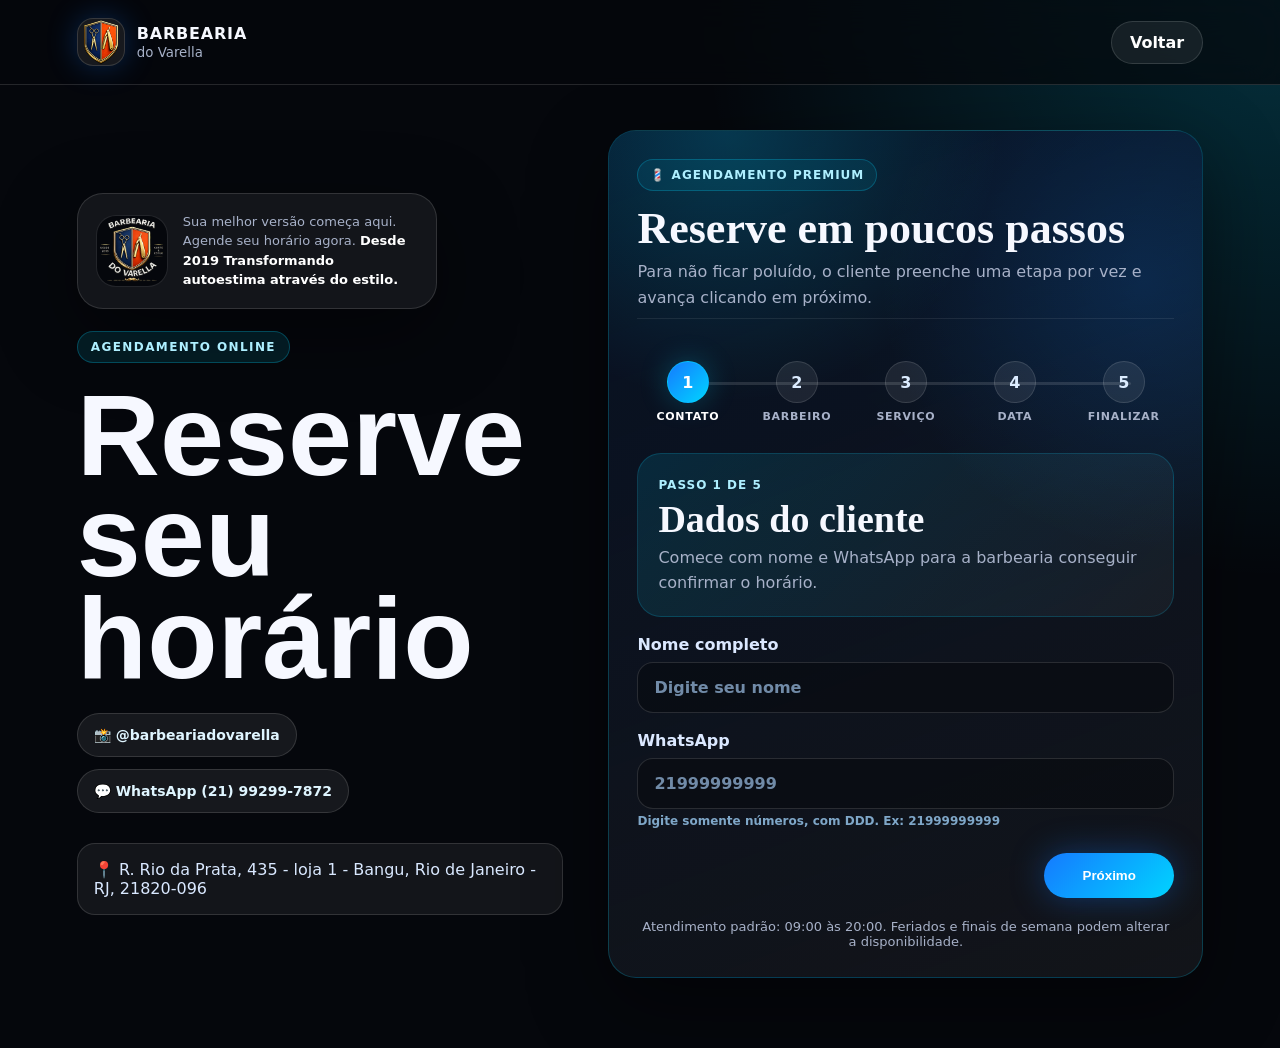
==== commit 5d9bc1e2: "Update index.html" ====
--- a/index.html
+++ b/index.html
@@ -1,206 +1,201 @@
 <!DOCTYPE html>
 <html lang="pt-BR">
 <head>
-  <title>Barbearia do Varella | Corte Masculino, Barba e Sobrancelha em Bangu RJ</title>
   <meta charset="UTF-8" />
-  <meta name="description" content="Barbearia do Varella em Bangu RJ. Corte masculino, barba tradicional, sobrancelha, hidratação, barboterapia e atendimento premium. Agende seu horário online.">
   <meta name="viewport" content="width=device-width, initial-scale=1.0" />
-  <title>Barbearia do Varella | Premium Barber</title>
+  <title>Agendamento | Barbearia do Varella</title>
   <link rel="preconnect" href="https://fonts.googleapis.com">
   <link rel="preconnect" href="https://fonts.gstatic.com" crossorigin>
   <link href="https://fonts.googleapis.com/css2?family=Bebas+Neue&family=Inter:wght@400;500;600;700;800&display=swap" rel="stylesheet">
   <link rel="icon" type="image/svg+xml" href="assets/logo/favicon.svg" />
   <link rel="apple-touch-icon" href="assets/logo/favicon.svg" />
   <link rel="stylesheet" href="style.css?v=20260602" />
-  <meta property="og:title" content="💈 Barbearia do Varella">
-<meta property="og:description" content="Cortes Premium, Barboterapia, Sobrancelha e Atendimento Diferenciado em Bangu RJ.">
-<meta property="og:image" content="https://SEUSITE.com/assets/img/share.jpg">
-<meta property="og:url" content="https://barbeariadovarella.netlify.app">
-<meta property="og:type" content="website">
-
-<meta name="twitter:card" content="summary_large_image">
 </head>
-<body>
+<body class="schedule-page">
   <header class="navbar">
     <a class="brand" href="index.html#inicio" aria-label="Voltar para o início">
       <span class="brand-logo"><img src="assets/logo/logo-escudo.svg" alt="Logo Barbearia do Varella"></span>
       <span><strong>Barbearia</strong><small>do Varella</small></span>
     </a>
-    <nav>
-      <a href="#servicos">Serviços</a>
-      <a href="#sobre">Sobre</a>
-      <a href="#resultados">Resultados</a>
-      <a href="#contato">Contato</a>
-    </nav>
-    <a class="btn btn-small" href="agendamento.html">Agendar</a>
+    <a class="btn btn-small ghost" href="index.html">Voltar</a>
   </header>
 
-  <main>
-    <section class="hero" id="inicio">
-      <div class="hero-bg"></div>
-      <div class="hero-overlay"></div>
-      <div class="hero-content reveal">
-        <span class="tag">📍 R. Rio da Prata, 435 - loja 1 - Bangu, Rio de Janeiro - RJ, 21820-096</span>
-        <h1>Mais que um corte. <br><span>Uma experiência.</span></h1>
-        <p>Cortes modernos, barba alinhada e atendimento de alto padrão para quem valoriza presença, estilo e confiança.</p>
-        <div class="hero-actions">
-          <a class="btn" href="agendamento.html">Agendar horário</a>
-          <a class="btn ghost" href="https://www.google.com/maps/search/?api=1&query=R.%20Rio%20da%20Prata%2C%20435%20-%20loja%201%20-%20Bangu%2C%20Rio%20de%20Janeiro%20-%20RJ%2C%2021820-096" target="_blank" rel="noopener">Ver localização</a>
-          <a class="btn google-review" href="https://share.google/ax1WkMpkPFtuYmvFJ" target="_blank" rel="noopener">⭐ Avaliar no Google</a>
-        </div>
-
-        <div class="hero-mini-info">
-          <span>📍 Bangu - RJ</span>
-          <span>⭐ Avaliação 5.0</span>
-          <span>💈 Desde 2019</span>
-        </div>
-      </div>
-
-      <div class="hero-showcase reveal">
-        <div class="showcase-glow"></div>
-        <img src="assets/logo/logo-principal.svg" alt="Logo Barbearia do Varella" class="showcase-logo">
-
-      </div>
-
+  <main class="schedule-wrap">
+    <section class="schedule-info reveal">
+      <div class="schedule-logo-box">
+        <img src="assets/logo/logo-principal.svg" alt="Logo da Barbearia do Varella">
+        <span>Sua melhor versão começa aqui. Agende seu horário agora.  
+          <strong> Desde 2019 Transformando autoestima através do estilo.</strong></span>
+      </div>
+      
+      <span class="tag">Agendamento online</span>
+      <h1>Reserve seu horário</h1>
+        <div class="contact-actions">
+        <a class="contact-pill" href="https://instagram.com/barbeariadovarella" target="_blank">📸 @barbeariadovarella</a>
+        <a class="contact-pill" href="https://wa.me/5521992997872" target="_blank" rel="noopener">💬 WhatsApp (21) 99299-7872</a>
+      </div>
+     <div class="glass-list">
+        <span>📍 R. Rio da Prata, 435 - loja 1 - Bangu, Rio de Janeiro - RJ, 21820-096</span>
+      </div>
     </section>
 
-
-    <section class="gallery-preview reveal" aria-label="Fotos da barbearia">
-      <article class="gallery-card">
-        <img src="assets/img/ambiente.png" alt="Ambiente da Barbearia do Varella">
-        <div class="gallery-overlay">
-          <span>Ambiente</span>
-          <h3>Estrutura moderna</h3>
-          <p>Conforto, estilo e atendimento premium em Bangu.</p>
-        </div>
-      </article>
-
-      <article class="gallery-card">
-        <img src="assets/img/processo.png" alt="Processo de atendimento na Barbearia do Varella">
-        <div class="gallery-overlay">
-          <span>Processo</span>
-          <h3>Cuidado nos detalhes</h3>
-          <p>Técnica, acabamento e resultado alinhado.</p>
-        </div>
-      </article>
-    </section>
-
-    <section class="stats reveal">
-      <div><strong>+1000</strong><span>Cortes realizados</span></div>
-      <div><strong>5.0</strong><span>Avaliação média</span></div>
-      <div><strong>+500</strong><span>Clientes satisfeitos</span></div>
-      <div><strong>100%</strong><span>Estilo e cuidado</span></div>
-    </section>
-
-    <section class="section" id="servicos">
-      <div class="section-title reveal">
-        <span class="tag">Serviços</span>
-        <h2>Escolha sua experiência</h2>
-        <p>Cards modernos para apresentar os principais serviços da barbearia.</p>
-      </div>
-      <div class="cards">
-        <article class="service-card reveal"><span>💇</span><h3>Alisamento/Relaxamento</h3><p>Controle de volume, alinhamento dos fios e acabamento natural.</p></article>
-        <article class="service-card reveal"><span>✂️</span><h3>Corte Masculino e Infantil</h3><p>Cortes modernos, tradicionais e infantis com acabamento limpo.</p></article>
-        <article class="service-card reveal"><span>🧴</span><h3>Hidratação</h3><p>Cuidado para fortalecer, alinhar e devolver vida aos fios.</p></article>
-        <article class="service-card reveal"><span>❄️</span><h3>Nevou</h3><p>Visual platinado com estilo, presença e acabamento premium.</p></article>
-        <article class="service-card reveal"><span>💈</span><h3>Pezinho</h3><p>Alinhamento e manutenção para deixar o corte sempre no padrão.</p></article>
-        <article class="service-card reveal"><span>🧖</span><h3>Ritual Scalp</h3><p>Experiência de cuidado e relaxamento para couro cabeludo.</p></article>
-        <article class="service-card reveal"><span>🧔</span><h3>Barba Tradicional</h3><p>Modelagem da barba com acabamento alinhado e elegante.</p></article>
-        <article class="service-card reveal"><span>🔥</span><h3>Barboterapia</h3><p>Toalha quente, cuidado e finalização para uma barba impecável.</p></article>
-        <article class="service-card reveal"><span>🎯</span><h3>Camuflagem de Barba</h3><p>Correção visual para preencher e valorizar o desenho da barba.</p></article>
-        <article class="service-card reveal"><span>⭐</span><h3>Sobrancelha</h3><p>Detalhe discreto que valoriza ainda mais o visual.</p></article>
-      </div>
-    </section>
-
-    <section class="about" id="sobre">
-      <div class="about-img reveal"></div>
-      <div class="about-text reveal">
-        <span class="tag">Nossa história</span>
-        <h2>Tradição, técnica e presença</h2>
-        <p>A Barbearia do Varella nasceu para entregar mais do que corte: entregar confiança. Cada atendimento é pensado para deixar o cliente confortável, bem cuidado e com visual de respeito.</p>
-        <p>Com ambiente moderno, profissionais dedicados e atenção nos detalhes, a experiência começa no atendimento e termina no espelho.</p>
-        <a class="btn" href="agendamento.html">Marcar atendimento</a>
-      </div>
-    </section>
-
-    <section class="video-section section" id="resultados">
-      <div class="section-title reveal">
-        <span class="tag">Resultados reais</span>
-        <h2>Cortes que falam por si</h2>
-        <p>Veja alguns resultados da Barbearia do Varella.</p>
-      </div>
-
-      <div class="videos">
-        <div class="video-box reveal custom-video-player">
-          <video class="result-video" autoplay muted loop playsinline preload="auto">
-            <source src="assets/videos/video1.mp4" type="video/mp4">
-          </video>
-
-          <div class="video-controls" aria-label="Controles do vídeo">
-            <button class="sound-toggle" type="button" aria-label="Ativar ou desativar som">🔇</button>
-            <button class="play-toggle" type="button" aria-label="Pausar ou reproduzir vídeo">⏸</button>
-          </div>
-        </div>
-
-        <div class="video-box reveal custom-video-player">
-          <video class="result-video" autoplay muted loop playsinline preload="auto">
-            <source src="assets/videos/video2.mp4" type="video/mp4">
-          </video>
-
-          <div class="video-controls" aria-label="Controles do vídeo">
-            <button class="sound-toggle" type="button" aria-label="Ativar ou desativar som">🔇</button>
-            <button class="play-toggle" type="button" aria-label="Pausar ou reproduzir vídeo">⏸</button>
-          </div>
-        </div>
-
-        <div class="video-box reveal custom-video-player">
-          <video class="result-video" autoplay muted loop playsinline preload="auto">
-            <source src="assets/videos/video3.mp4" type="video/mp4">
-          </video>
-
-          <div class="video-controls" aria-label="Controles do vídeo">
-            <button class="sound-toggle" type="button" aria-label="Ativar ou desativar som">🔇</button>
-            <button class="play-toggle" type="button" aria-label="Pausar ou reproduzir vídeo">⏸</button>
-          </div>
-        </div>
-      </div>
-    </section>
-
-    <section class="reviews section">
-      <div class="section-title reveal">
-        <span class="tag">Avaliações</span>
-        <h2>O que os clientes dizem</h2>
-      </div>
-      <div class="review-grid">
-        <div class="review reveal">⭐⭐⭐⭐⭐<p>“Atendimento brabo, corte saiu perfeito.”</p><strong>Cliente satisfeito</strong></div>
-        <div class="review reveal">⭐⭐⭐⭐⭐<p>“Ambiente bonito, organizado e profissional.”</p><strong>Cliente satisfeito</strong></div>
-        <div class="review reveal">⭐⭐⭐⭐⭐<p>“Melhor barbearia da região, recomendo muito.”</p><strong>Cliente satisfeito</strong></div>
-      </div>
-    </section>
-
-    <section class="cta reveal">
-      <h2>Pronto para renovar o visual?</h2>
-      <p>Agende agora e garanta seu horário na Barbearia do Varella.</p>
-      <a class="btn" href="agendamento.html">Agendar agora</a>
-    </section>
+    <form class="schedule-form reveal premium-booking wizard-booking" id="bookingForm" novalidate>
+      <div class="form-header">
+        <span class="mini-tag">💈 Agendamento premium</span>
+        <h2>Reserve em poucos passos</h2>
+        <p>Para não ficar poluído, o cliente preenche uma etapa por vez e avança clicando em próximo.</p>
+      </div>
+
+      <div class="wizard-progress" aria-label="Progresso do agendamento">
+        <div class="wizard-line"><span id="progressFill"></span></div>
+        <button type="button" class="step-dot active" data-step="0"><b>1</b><small>Contato</small></button>
+        <button type="button" class="step-dot" data-step="1"><b>2</b><small>Barbeiro</small></button>
+        <button type="button" class="step-dot" data-step="2"><b>3</b><small>Serviço</small></button>
+        <button type="button" class="step-dot" data-step="3"><b>4</b><small>Data</small></button>
+        <button type="button" class="step-dot" data-step="4"><b>5</b><small>Finalizar</small></button>
+      </div>
+
+      <div class="wizard-step active" data-step="0">
+        <div class="step-title">
+          <span>Passo 1 de 5</span>
+          <h3>Dados do cliente</h3>
+          <p>Comece com nome e WhatsApp para a barbearia conseguir confirmar o horário.</p>
+        </div>
+        <label>Nome completo<input type="text" id="nome" placeholder="Digite seu nome" required></label>
+        <label>WhatsApp<input type="tel" id="telefone" inputmode="numeric" pattern="[0-9]*" maxlength="11" placeholder="21999999999" autocomplete="tel" required><small class="input-hint">Digite somente números, com DDD. Ex: 21999999999</small></label>
+      </div>
+
+      <div class="wizard-step" data-step="1">
+        <div class="step-title">
+          <span>Passo 2 de 5</span>
+          <h3>Escolha o barbeiro</h3>
+          <p>Selecione com quem deseja cortar. Se não tiver preferência, escolha a opção livre.</p>
+        </div>
+
+        <div class="barber-choice-grid" role="radiogroup" aria-label="Escolha do barbeiro">
+          <label class="barber-card">
+            <input type="radio" name="barbeiro" value="Varella" required>
+            <img src="assets/img/barbeiro-varella.png" alt="Foto do barbeiro Varella">
+            <strong>Varella</strong>
+            <span>Barbeiro</span>
+          </label>
+
+          <label class="barber-card">
+            <input type="radio" name="barbeiro" value="Profissional 2" required>
+            <img src="assets/img/barbeiro-2.png" alt="Foto do segundo barbeiro">
+            <strong>Tom </strong>
+            <span>Barbeiro</span>
+          </label>
+
+          <label class="barber-card no-preference">
+            <input type="radio" name="barbeiro" value="Sem preferência" required>
+            <div class="barber-icon">💈</div>
+            <strong>Sem preferência</strong>
+            <span>Qualquer profissional disponível</span>
+          </label>
+        </div>
+        <small class="input-hint">Troque as fotos em: assets/img/barbeiro-varella.png e assets/img/barbeiro-2.png</small>
+      </div>
+
+      <div class="wizard-step" data-step="2">
+        <div class="step-title">
+          <span>Passo 3 de 5</span>
+          <h3>Tipo e serviço</h3>
+          <p>Escolha o tipo de atendimento e o serviço desejado.</p>
+        </div>
+        <label>Tipo de atendimento
+          <select id="tipo" required>
+            <option value="">Selecione</option>
+            <option>Masculino</option>
+            <option>Feminino</option>
+            <option>Criança</option>
+          </select>
+        </label>
+        <label>Serviço
+          <select id="servico" required>
+            <option value="">Selecione</option>
+            <option>Alisamento/Relaxamento</option>
+            <option>Corte Masculino e Infantil</option>
+            <option>Hidratação</option>
+            <option>Nevou</option>
+            <option>Pezinho</option>
+            <option>Ritual Scalp</option>
+            <option>Barba Tradicional</option>
+            <option>Barboterapia</option>
+            <option>Camuflagem de Barba</option>
+            <option>Sobrancelha</option>
+          </select>
+        </label>
+      </div>
+
+      <div class="wizard-step" data-step="3">
+        <div class="step-title">
+          <span>Passo 4 de 5</span>
+          <h3>Data e horário</h3>
+          <p>Horários disponíveis das 09:00 às 20:00, de 30 em 30 minutos.</p>
+        </div>
+        <div class="form-row">
+          <label>Data<input type="date" id="data" required></label>
+          <label>Horário
+            <select id="hora" required>
+              <option value="">Selecione</option>
+              <option>09:30</option>
+              <option>10:00</option><option>10:30</option>
+              <option>11:00</option><option>11:30</option>
+              <option>12:00</option><option>12:30</option>
+              <option>13:00</option><option>13:30</option>
+              <option>14:00</option><option>14:30</option>
+              <option>15:00</option><option>15:30</option>
+              <option>16:00</option><option>16:30</option>
+              <option>17:00</option><option>17:30</option>
+              <option>18:00</option><option>18:30</option>
+              <option>19:00</option><option>19:30</option>
+              <option>20:00</option>
+            </select>
+          </label>
+        </div>
+        <div class="holiday-alert">
+          <strong>Atenção:</strong> horários em feriados e finais de semana podem ser afetados. Após enviar, aguarde a confirmação pelo WhatsApp.
+        </div>
+      </div>
+
+      <div class="wizard-step" data-step="4">
+        <div class="step-title">
+          <span>Passo 5 de 5</span>
+          <h3>Confirmação</h3>
+          <p>Confira o resumo, adicione uma observação se quiser e envie para o WhatsApp.</p>
+        </div>
+        <div class="final-summary" id="finalSummary">
+          <div><span>Cliente</span><strong>-</strong></div>
+          <div><span>Barbeiro</span><strong>-</strong></div>
+          <div><span>Serviço</span><strong>-</strong></div>
+          <div><span>Data e horário</span><strong>-</strong></div>
+        </div>
+        <label>Observação<textarea id="obs" rows="4" placeholder="Ex: quero degradê baixo, barba alinhada..."></textarea></label>
+      </div>
+ 
+      <div class="wizard-actions">
+        <button class="btn ghost" type="button" id="prevStep">Voltar</button>
+        <button class="btn" type="button" id="nextStep">Próximo</button>
+        <button class="btn btn-full send-btn" type="submit" id="sendBooking">Confirmar pelo WhatsApp</button>
+      </div>
+
+      <p class="form-note">Atendimento padrão: 09:00 às 20:00. Feriados e finais de semana podem alterar a disponibilidade.</p>
+    </form>
+    
   </main>
 
-  <footer id="contato">
-    <div>
-      <h3>Barbearia do Varella</h3>
-      <p>Estilo, presença e confiança em cada detalhe.</p>
+  <div class="custom-alert" id="customAlert" role="alert" aria-live="assertive">
+    <div class="alert-icon">!</div>
+    <div class="alert-content">
+      <strong id="alertTitle">Atenção</strong>
+      <span id="alertMessage">Preencha os campos obrigatórios.</span>
     </div>
-    <div>
-      <strong>Contato</strong>
-      <p>WhatsApp: <a href="#" target="_blank">Telefone/WhatsApp (21) 99299-7872</a></p>
-      <p>Instagram: <a href="https://instagram.com/barbeariadovarella" target="_blank">@barbeariadovarella</a></p>
-    </div>
-    <div>
-      <strong>Endereço</strong>
-      <p>R. Rio da Prata, 435 - loja 1 - Bangu, Rio de Janeiro - RJ, 21820-096</p>
-    </div>
-  </footer>
-<script src="script.js?v=20260602"></script>
+    <button type="button" id="closeAlert" aria-label="Fechar aviso">×</button>
+  </div>
+  
+
+  <script src="script.js?v=20260602"></script>
 <div class="live-booking-toast" id="liveBookingToast" aria-live="polite"></div>
 </body>
 </html>
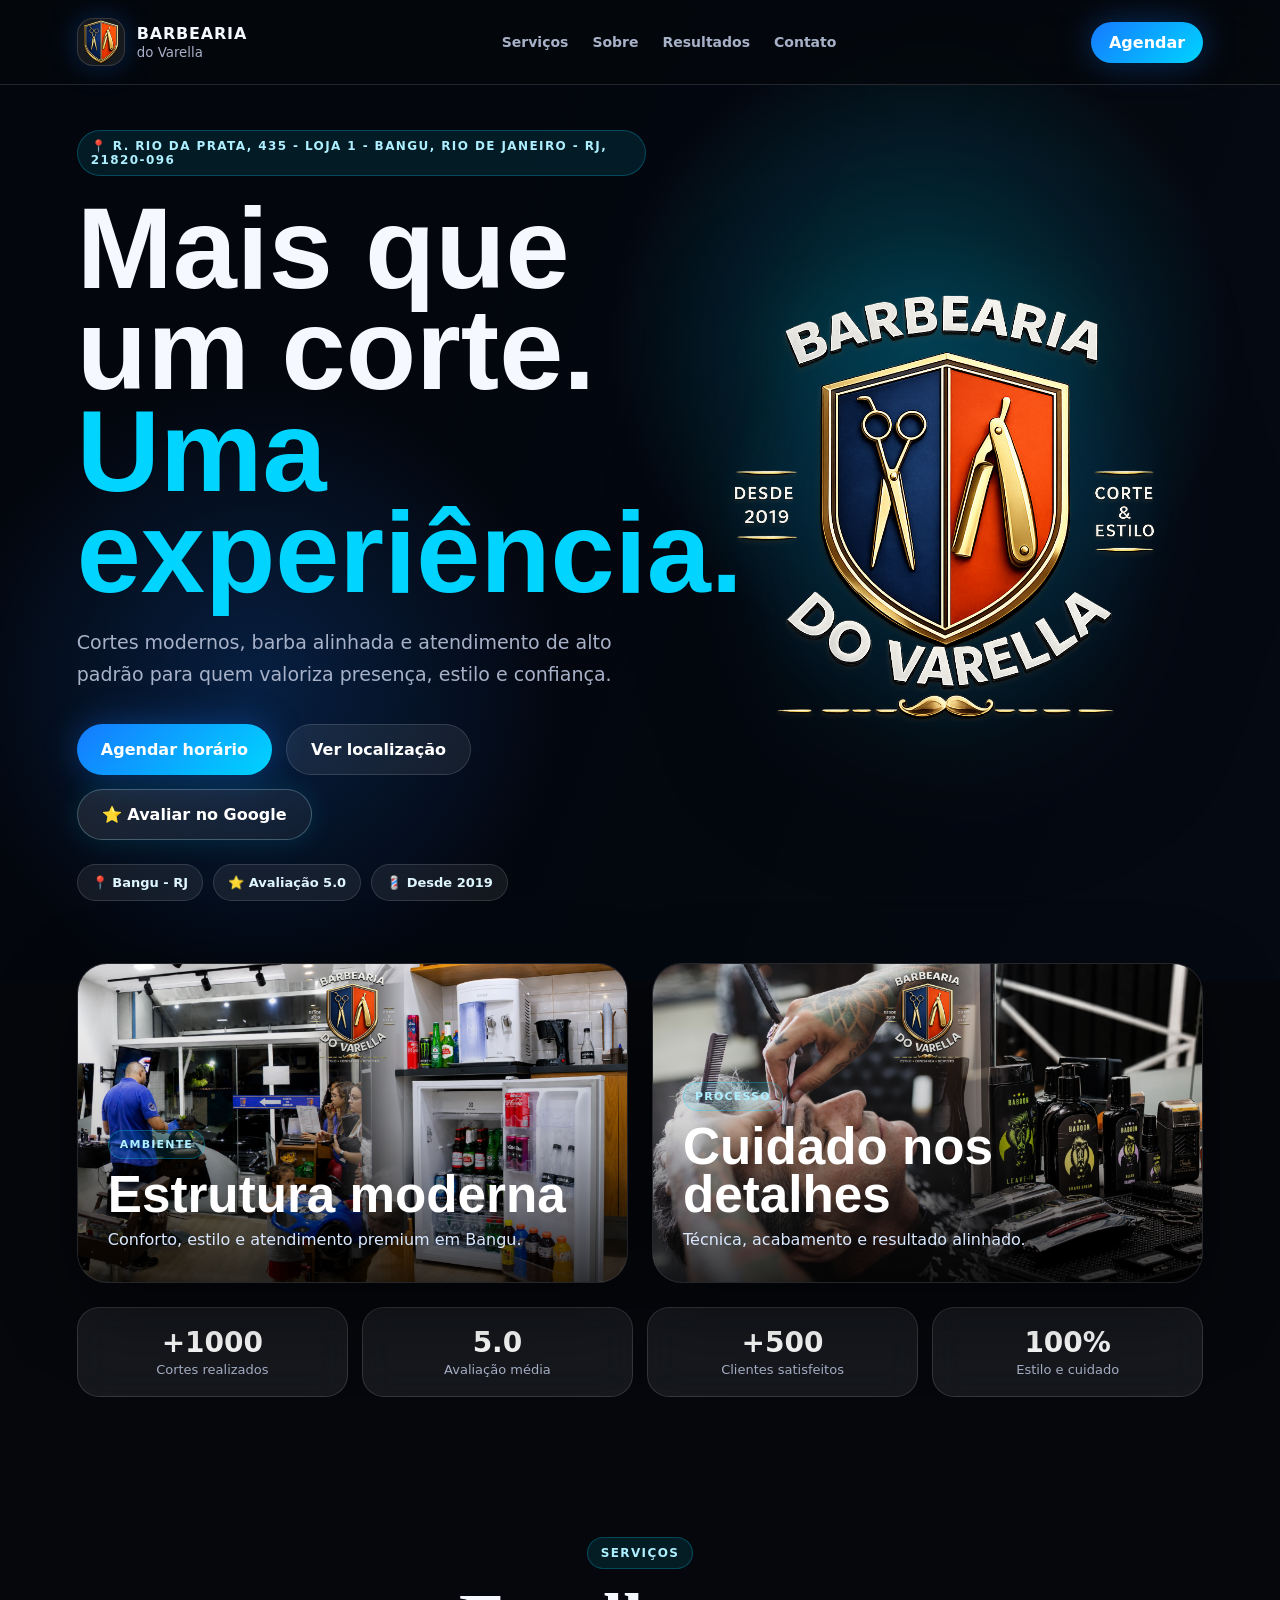
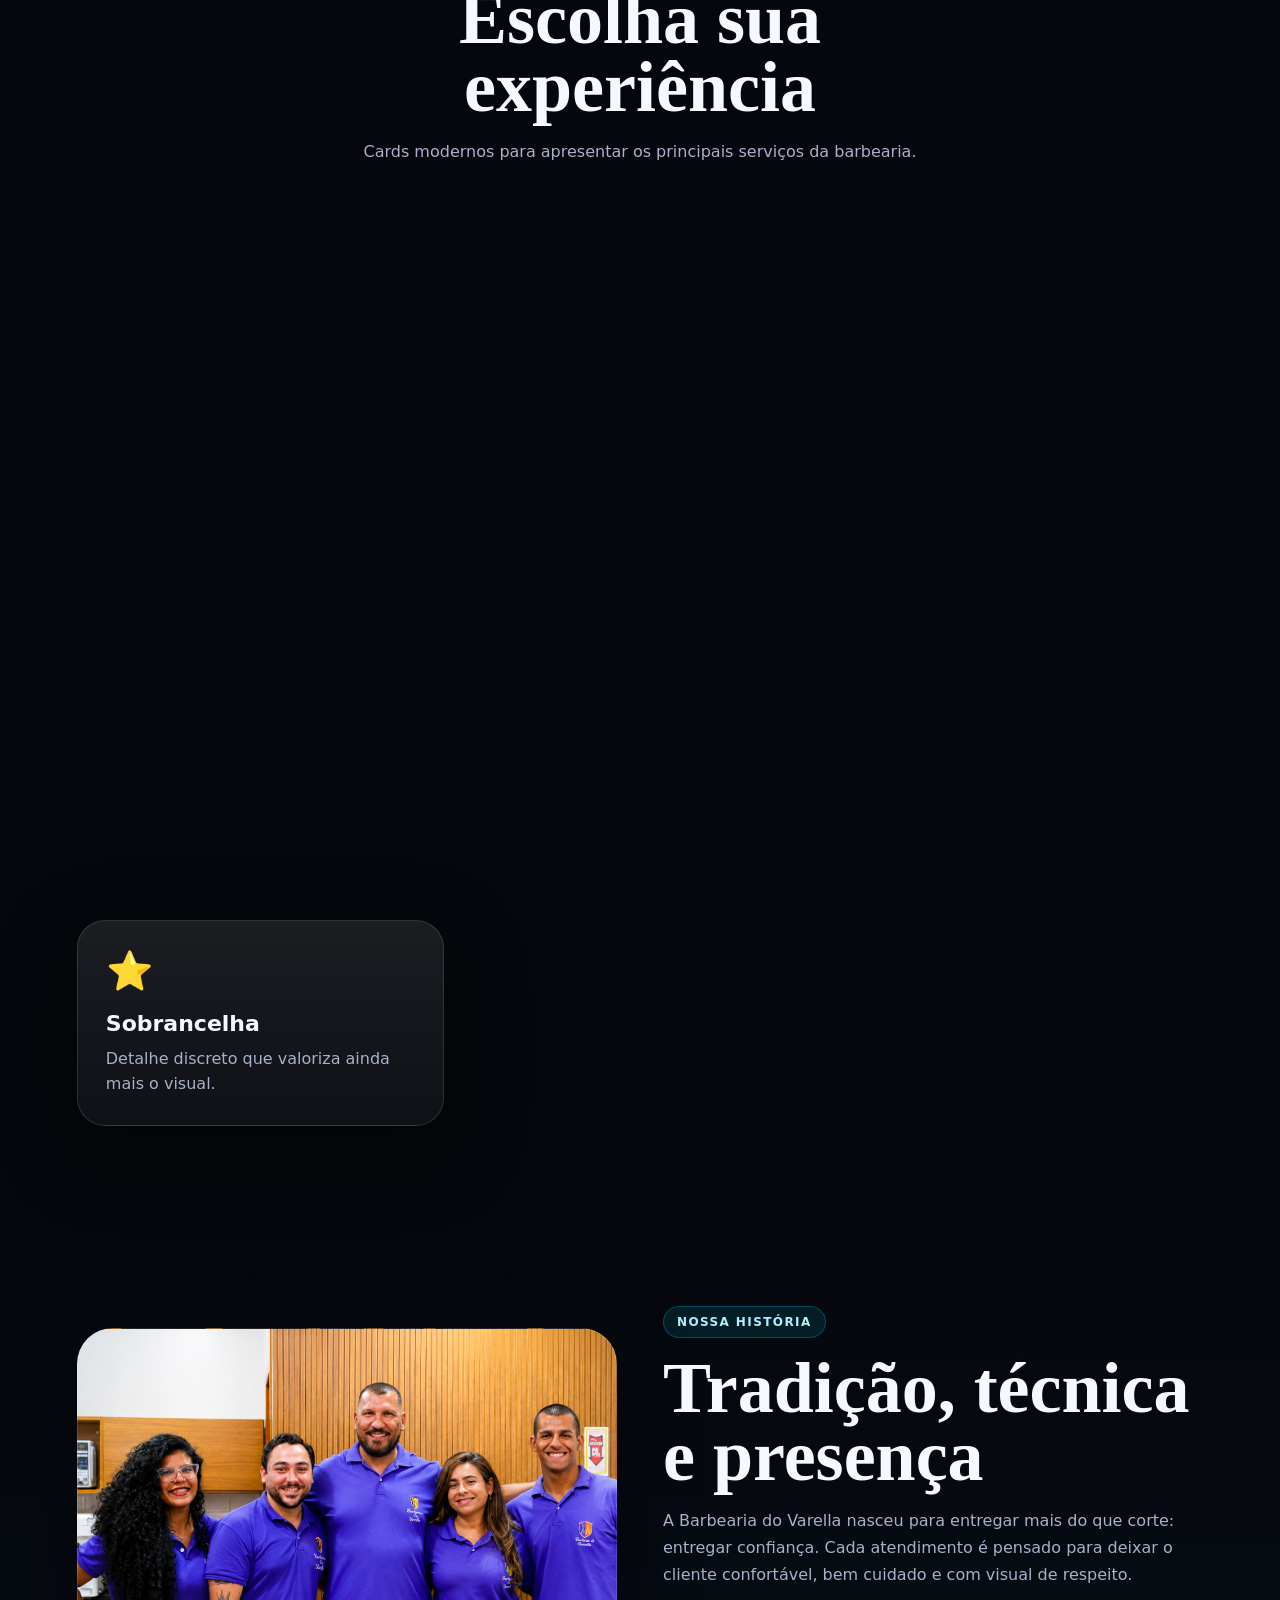
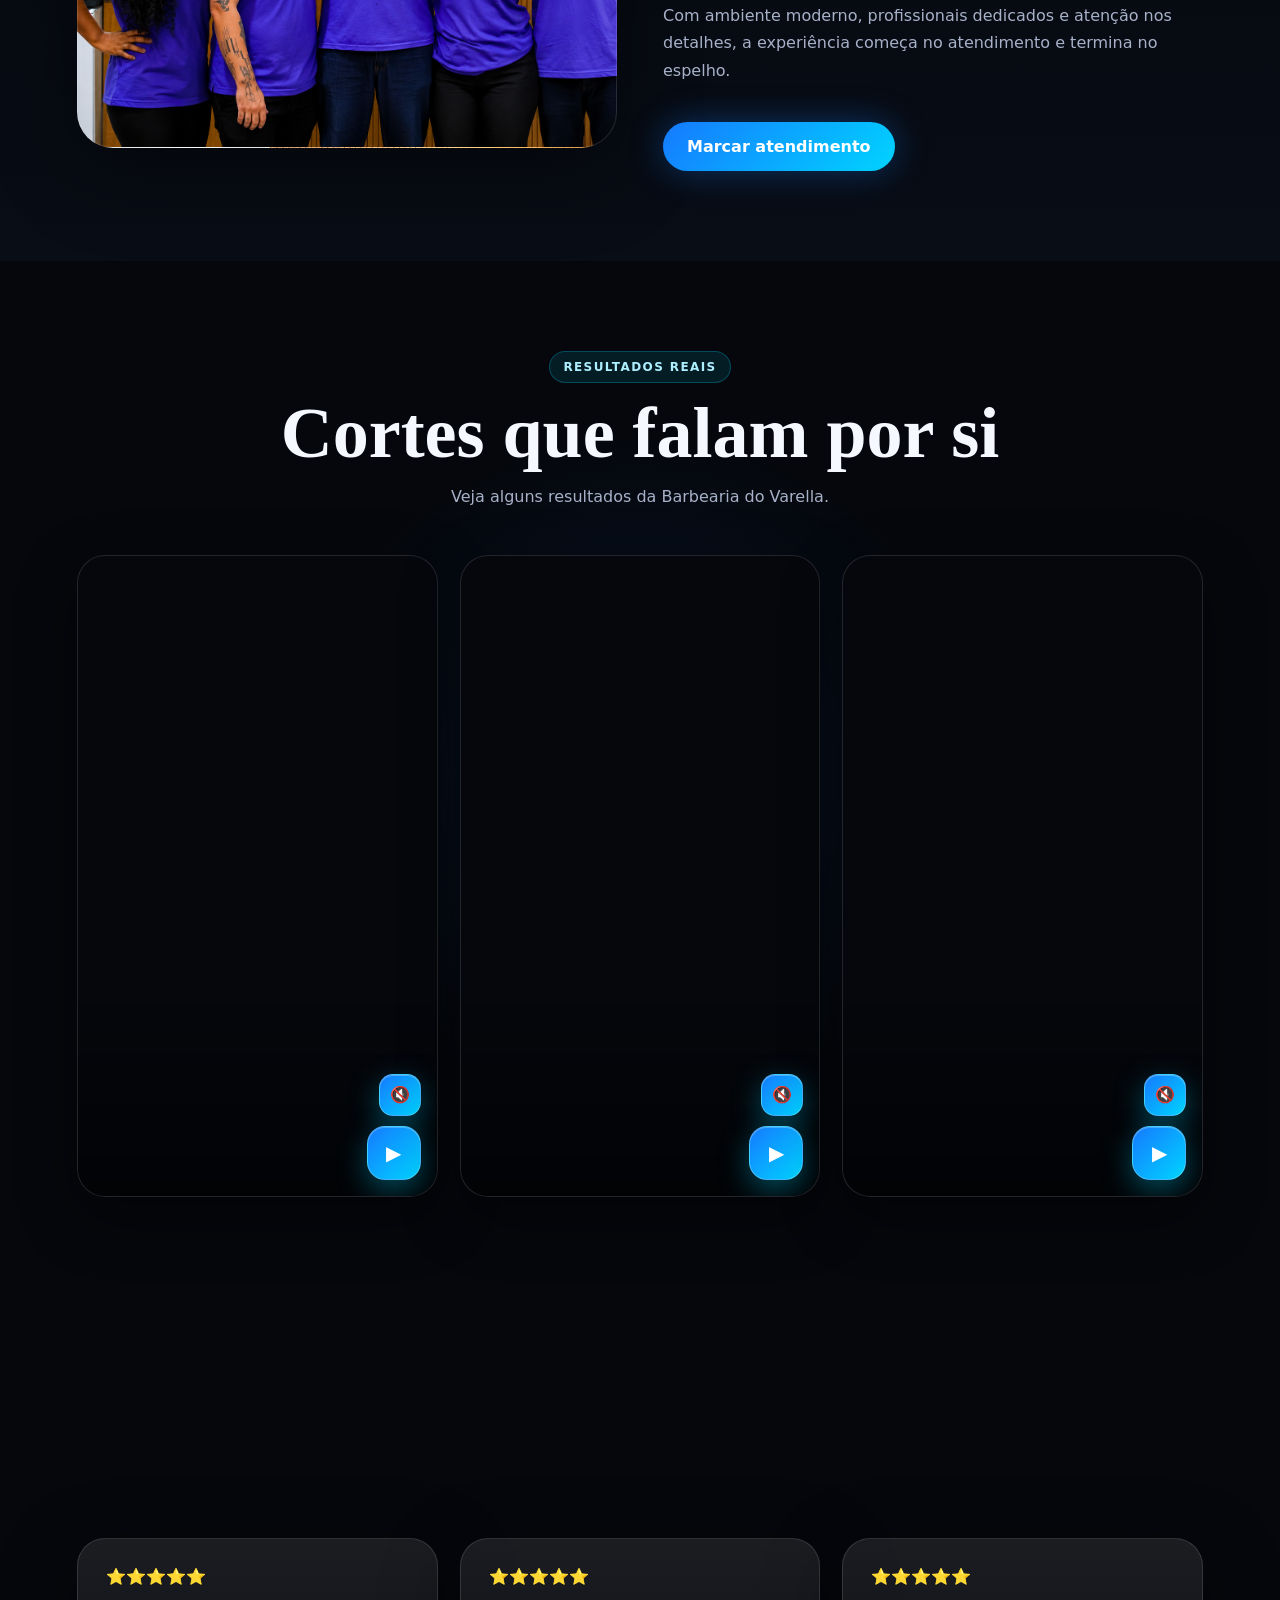
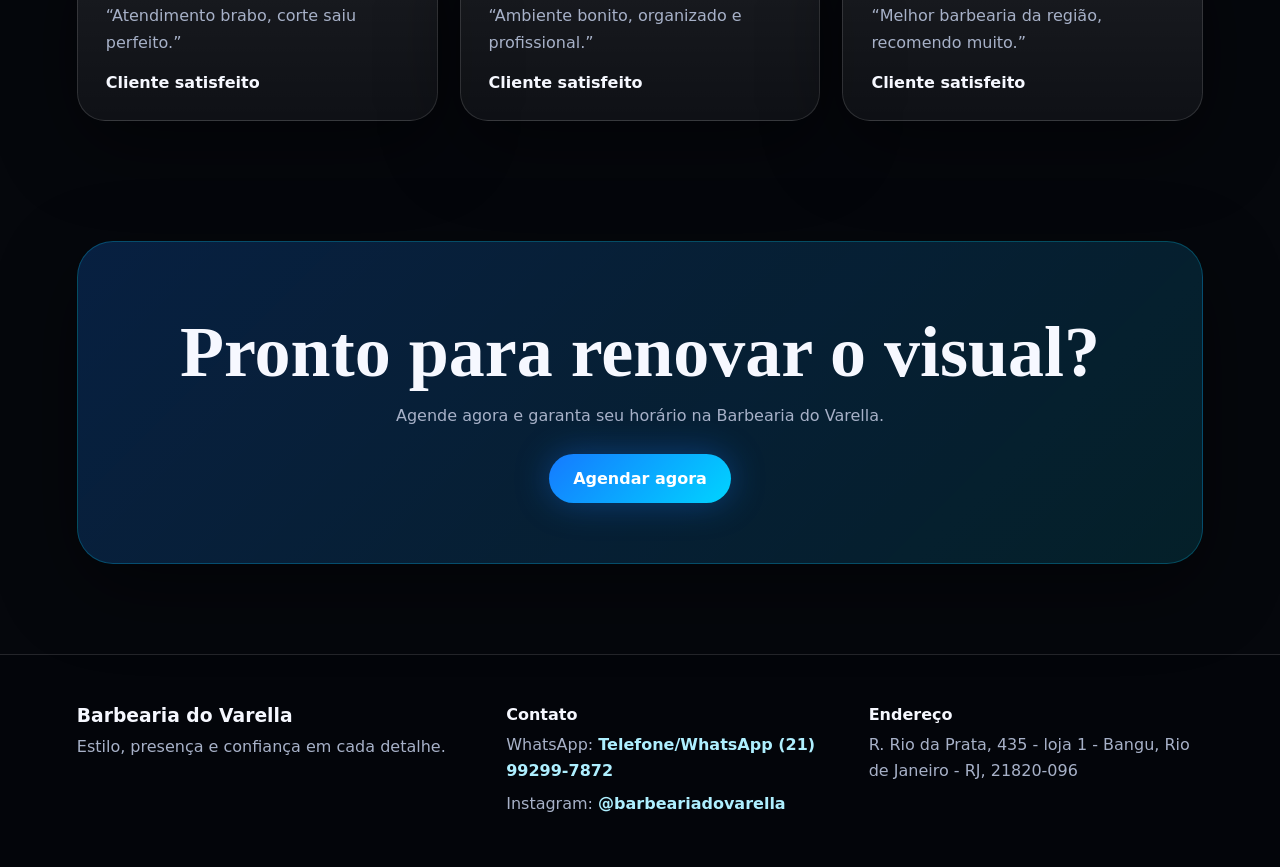
==== commit 46ae4355: "Update index.html" ====
--- a/index.html
+++ b/index.html
@@ -1,201 +1,208 @@
 <!DOCTYPE html>
 <html lang="pt-BR">
 <head>
+  
+  <title>Barbearia do Varella | Corte Masculino, Barba e Sobrancelha em Bangu RJ</title>
   <meta charset="UTF-8" />
+  <meta name="description" content="Barbearia do Varella em Bangu RJ. Corte masculino, barba tradicional, sobrancelha, hidratação, barboterapia e atendimento premium. Agende seu horário online.">
   <meta name="viewport" content="width=device-width, initial-scale=1.0" />
-  <title>Agendamento | Barbearia do Varella</title>
+  <title>Barbearia do Varella | Premium Barber</title>
   <link rel="preconnect" href="https://fonts.googleapis.com">
   <link rel="preconnect" href="https://fonts.gstatic.com" crossorigin>
   <link href="https://fonts.googleapis.com/css2?family=Bebas+Neue&family=Inter:wght@400;500;600;700;800&display=swap" rel="stylesheet">
   <link rel="icon" type="image/svg+xml" href="assets/logo/favicon.svg" />
   <link rel="apple-touch-icon" href="assets/logo/favicon.svg" />
   <link rel="stylesheet" href="style.css?v=20260602" />
+
+  <meta property="og:title" content="💈 Barbearia do Varella">
+<meta property="og:description" content="Cortes Premium, Barboterapia, Sobrancelha e Atendimento Diferenciado em Bangu RJ.">
+<meta property="og:image" content="https://SEUSITE.com/assets/img/share.jpg">
+<meta property="og:url" content="https://barbeariadovarella.netlify.app">
+<meta property="og:type" content="website">
+
+<meta name="twitter:card" content="summary_large_image">
 </head>
-<body class="schedule-page">
+<body>
   <header class="navbar">
     <a class="brand" href="index.html#inicio" aria-label="Voltar para o início">
       <span class="brand-logo"><img src="assets/logo/logo-escudo.svg" alt="Logo Barbearia do Varella"></span>
       <span><strong>Barbearia</strong><small>do Varella</small></span>
     </a>
-    <a class="btn btn-small ghost" href="index.html">Voltar</a>
+    <nav>
+      <a href="#servicos">Serviços</a>
+      <a href="#sobre">Sobre</a>
+      <a href="#resultados">Resultados</a>
+      <a href="#contato">Contato</a>
+    </nav>
+    <a class="btn btn-small" href="agendamento.html">Agendar</a>
   </header>
 
-  <main class="schedule-wrap">
-    <section class="schedule-info reveal">
-      <div class="schedule-logo-box">
-        <img src="assets/logo/logo-principal.svg" alt="Logo da Barbearia do Varella">
-        <span>Sua melhor versão começa aqui. Agende seu horário agora.  
-          <strong> Desde 2019 Transformando autoestima através do estilo.</strong></span>
-      </div>
-      
-      <span class="tag">Agendamento online</span>
-      <h1>Reserve seu horário</h1>
-        <div class="contact-actions">
-        <a class="contact-pill" href="https://instagram.com/barbeariadovarella" target="_blank">📸 @barbeariadovarella</a>
-        <a class="contact-pill" href="https://wa.me/5521992997872" target="_blank" rel="noopener">💬 WhatsApp (21) 99299-7872</a>
-      </div>
-     <div class="glass-list">
-        <span>📍 R. Rio da Prata, 435 - loja 1 - Bangu, Rio de Janeiro - RJ, 21820-096</span>
-      </div>
-    </section>
-
-    <form class="schedule-form reveal premium-booking wizard-booking" id="bookingForm" novalidate>
-      <div class="form-header">
-        <span class="mini-tag">💈 Agendamento premium</span>
-        <h2>Reserve em poucos passos</h2>
-        <p>Para não ficar poluído, o cliente preenche uma etapa por vez e avança clicando em próximo.</p>
-      </div>
-
-      <div class="wizard-progress" aria-label="Progresso do agendamento">
-        <div class="wizard-line"><span id="progressFill"></span></div>
-        <button type="button" class="step-dot active" data-step="0"><b>1</b><small>Contato</small></button>
-        <button type="button" class="step-dot" data-step="1"><b>2</b><small>Barbeiro</small></button>
-        <button type="button" class="step-dot" data-step="2"><b>3</b><small>Serviço</small></button>
-        <button type="button" class="step-dot" data-step="3"><b>4</b><small>Data</small></button>
-        <button type="button" class="step-dot" data-step="4"><b>5</b><small>Finalizar</small></button>
-      </div>
-
-      <div class="wizard-step active" data-step="0">
-        <div class="step-title">
-          <span>Passo 1 de 5</span>
-          <h3>Dados do cliente</h3>
-          <p>Comece com nome e WhatsApp para a barbearia conseguir confirmar o horário.</p>
-        </div>
-        <label>Nome completo<input type="text" id="nome" placeholder="Digite seu nome" required></label>
-        <label>WhatsApp<input type="tel" id="telefone" inputmode="numeric" pattern="[0-9]*" maxlength="11" placeholder="21999999999" autocomplete="tel" required><small class="input-hint">Digite somente números, com DDD. Ex: 21999999999</small></label>
-      </div>
-
-      <div class="wizard-step" data-step="1">
-        <div class="step-title">
-          <span>Passo 2 de 5</span>
-          <h3>Escolha o barbeiro</h3>
-          <p>Selecione com quem deseja cortar. Se não tiver preferência, escolha a opção livre.</p>
-        </div>
-
-        <div class="barber-choice-grid" role="radiogroup" aria-label="Escolha do barbeiro">
-          <label class="barber-card">
-            <input type="radio" name="barbeiro" value="Varella" required>
-            <img src="assets/img/barbeiro-varella.png" alt="Foto do barbeiro Varella">
-            <strong>Varella</strong>
-            <span>Barbeiro</span>
-          </label>
-
-          <label class="barber-card">
-            <input type="radio" name="barbeiro" value="Profissional 2" required>
-            <img src="assets/img/barbeiro-2.png" alt="Foto do segundo barbeiro">
-            <strong>Tom </strong>
-            <span>Barbeiro</span>
-          </label>
-
-          <label class="barber-card no-preference">
-            <input type="radio" name="barbeiro" value="Sem preferência" required>
-            <div class="barber-icon">💈</div>
-            <strong>Sem preferência</strong>
-            <span>Qualquer profissional disponível</span>
-          </label>
-        </div>
-        <small class="input-hint">Troque as fotos em: assets/img/barbeiro-varella.png e assets/img/barbeiro-2.png</small>
-      </div>
-
-      <div class="wizard-step" data-step="2">
-        <div class="step-title">
-          <span>Passo 3 de 5</span>
-          <h3>Tipo e serviço</h3>
-          <p>Escolha o tipo de atendimento e o serviço desejado.</p>
-        </div>
-        <label>Tipo de atendimento
-          <select id="tipo" required>
-            <option value="">Selecione</option>
-            <option>Masculino</option>
-            <option>Feminino</option>
-            <option>Criança</option>
-          </select>
-        </label>
-        <label>Serviço
-          <select id="servico" required>
-            <option value="">Selecione</option>
-            <option>Alisamento/Relaxamento</option>
-            <option>Corte Masculino e Infantil</option>
-            <option>Hidratação</option>
-            <option>Nevou</option>
-            <option>Pezinho</option>
-            <option>Ritual Scalp</option>
-            <option>Barba Tradicional</option>
-            <option>Barboterapia</option>
-            <option>Camuflagem de Barba</option>
-            <option>Sobrancelha</option>
-          </select>
-        </label>
-      </div>
-
-      <div class="wizard-step" data-step="3">
-        <div class="step-title">
-          <span>Passo 4 de 5</span>
-          <h3>Data e horário</h3>
-          <p>Horários disponíveis das 09:00 às 20:00, de 30 em 30 minutos.</p>
-        </div>
-        <div class="form-row">
-          <label>Data<input type="date" id="data" required></label>
-          <label>Horário
-            <select id="hora" required>
-              <option value="">Selecione</option>
-              <option>09:30</option>
-              <option>10:00</option><option>10:30</option>
-              <option>11:00</option><option>11:30</option>
-              <option>12:00</option><option>12:30</option>
-              <option>13:00</option><option>13:30</option>
-              <option>14:00</option><option>14:30</option>
-              <option>15:00</option><option>15:30</option>
-              <option>16:00</option><option>16:30</option>
-              <option>17:00</option><option>17:30</option>
-              <option>18:00</option><option>18:30</option>
-              <option>19:00</option><option>19:30</option>
-              <option>20:00</option>
-            </select>
-          </label>
-        </div>
-        <div class="holiday-alert">
-          <strong>Atenção:</strong> horários em feriados e finais de semana podem ser afetados. Após enviar, aguarde a confirmação pelo WhatsApp.
-        </div>
-      </div>
-
-      <div class="wizard-step" data-step="4">
-        <div class="step-title">
-          <span>Passo 5 de 5</span>
-          <h3>Confirmação</h3>
-          <p>Confira o resumo, adicione uma observação se quiser e envie para o WhatsApp.</p>
-        </div>
-        <div class="final-summary" id="finalSummary">
-          <div><span>Cliente</span><strong>-</strong></div>
-          <div><span>Barbeiro</span><strong>-</strong></div>
-          <div><span>Serviço</span><strong>-</strong></div>
-          <div><span>Data e horário</span><strong>-</strong></div>
-        </div>
-        <label>Observação<textarea id="obs" rows="4" placeholder="Ex: quero degradê baixo, barba alinhada..."></textarea></label>
-      </div>
- 
-      <div class="wizard-actions">
-        <button class="btn ghost" type="button" id="prevStep">Voltar</button>
-        <button class="btn" type="button" id="nextStep">Próximo</button>
-        <button class="btn btn-full send-btn" type="submit" id="sendBooking">Confirmar pelo WhatsApp</button>
-      </div>
-
-      <p class="form-note">Atendimento padrão: 09:00 às 20:00. Feriados e finais de semana podem alterar a disponibilidade.</p>
-    </form>
-    
+  <main>
+    <section class="hero" id="inicio">
+      <div class="hero-bg"></div>
+      <div class="hero-overlay"></div>
+      <div class="hero-content reveal">
+        <span class="tag">📍 R. Rio da Prata, 435 - loja 1 - Bangu, Rio de Janeiro - RJ, 21820-096</span>
+        <h1>Mais que um corte. <br><span>Uma experiência.</span></h1>
+        <p>Cortes modernos, barba alinhada e atendimento de alto padrão para quem valoriza presença, estilo e confiança.</p>
+        <div class="hero-actions">
+          <a class="btn" href="agendamento.html">Agendar horário</a>
+          <a class="btn ghost" href="https://www.google.com/maps/search/?api=1&query=R.%20Rio%20da%20Prata%2C%20435%20-%20loja%201%20-%20Bangu%2C%20Rio%20de%20Janeiro%20-%20RJ%2C%2021820-096" target="_blank" rel="noopener">Ver localização</a>
+          <a class="btn google-review" href="https://share.google/ax1WkMpkPFtuYmvFJ" target="_blank" rel="noopener">⭐ Avaliar no Google</a>
+        </div>
+
+        <div class="hero-mini-info">
+          <span>📍 Bangu - RJ</span>
+          <span>⭐ Avaliação 5.0</span>
+          <span>💈 Desde 2019</span>
+        </div>
+      </div>
+
+      <div class="hero-showcase reveal">
+        <div class="showcase-glow"></div>
+        <img src="assets/logo/logo-principal.svg" alt="Logo Barbearia do Varella" class="showcase-logo">
+
+      </div>
+
+    </section>
+
+
+    <section class="gallery-preview reveal" aria-label="Fotos da barbearia">
+      <article class="gallery-card">
+        <img src="assets/img/ambiente.png" alt="Ambiente da Barbearia do Varella">
+        <div class="gallery-overlay">
+          <span>Ambiente</span>
+          <h3>Estrutura moderna</h3>
+          <p>Conforto, estilo e atendimento premium em Bangu.</p>
+        </div>
+      </article>
+
+      <article class="gallery-card">
+        <img src="assets/img/processo.png" alt="Processo de atendimento na Barbearia do Varella">
+        <div class="gallery-overlay">
+          <span>Processo</span>
+          <h3>Cuidado nos detalhes</h3>
+          <p>Técnica, acabamento e resultado alinhado.</p>
+        </div>
+      </article>
+    </section>
+
+    <section class="stats reveal">
+      <div><strong>+1000</strong><span>Cortes realizados</span></div>
+      <div><strong>5.0</strong><span>Avaliação média</span></div>
+      <div><strong>+500</strong><span>Clientes satisfeitos</span></div>
+      <div><strong>100%</strong><span>Estilo e cuidado</span></div>
+    </section>
+
+    <section class="section" id="servicos">
+      <div class="section-title reveal">
+        <span class="tag">Serviços</span>
+        <h2>Escolha sua experiência</h2>
+        <p>Cards modernos para apresentar os principais serviços da barbearia.</p>
+      </div>
+      <div class="cards">
+        <article class="service-card reveal"><span>💇</span><h3>Alisamento/Relaxamento</h3><p>Controle de volume, alinhamento dos fios e acabamento natural.</p></article>
+        <article class="service-card reveal"><span>✂️</span><h3>Corte Masculino e Infantil</h3><p>Cortes modernos, tradicionais e infantis com acabamento limpo.</p></article>
+        <article class="service-card reveal"><span>🧴</span><h3>Hidratação</h3><p>Cuidado para fortalecer, alinhar e devolver vida aos fios.</p></article>
+        <article class="service-card reveal"><span>❄️</span><h3>Nevou</h3><p>Visual platinado com estilo, presença e acabamento premium.</p></article>
+        <article class="service-card reveal"><span>💈</span><h3>Pezinho</h3><p>Alinhamento e manutenção para deixar o corte sempre no padrão.</p></article>
+        <article class="service-card reveal"><span>🧖</span><h3>Ritual Scalp</h3><p>Experiência de cuidado e relaxamento para couro cabeludo.</p></article>
+        <article class="service-card reveal"><span>🧔</span><h3>Barba Tradicional</h3><p>Modelagem da barba com acabamento alinhado e elegante.</p></article>
+        <article class="service-card reveal"><span>🔥</span><h3>Barboterapia</h3><p>Toalha quente, cuidado e finalização para uma barba impecável.</p></article>
+        <article class="service-card reveal"><span>🎯</span><h3>Camuflagem de Barba</h3><p>Correção visual para preencher e valorizar o desenho da barba.</p></article>
+        <article class="service-card reveal"><span>⭐</span><h3>Sobrancelha</h3><p>Detalhe discreto que valoriza ainda mais o visual.</p></article>
+      </div>
+    </section>
+
+    <section class="about" id="sobre">
+      <div class="about-img reveal"></div>
+      <div class="about-text reveal">
+        <span class="tag">Nossa história</span>
+        <h2>Tradição, técnica e presença</h2>
+        <p>A Barbearia do Varella nasceu para entregar mais do que corte: entregar confiança. Cada atendimento é pensado para deixar o cliente confortável, bem cuidado e com visual de respeito.</p>
+        <p>Com ambiente moderno, profissionais dedicados e atenção nos detalhes, a experiência começa no atendimento e termina no espelho.</p>
+        <a class="btn" href="agendamento.html">Marcar atendimento</a>
+      </div>
+    </section>
+
+    <section class="video-section section" id="resultados">
+      <div class="section-title reveal">
+        <span class="tag">Resultados reais</span>
+        <h2>Cortes que falam por si</h2>
+        <p>Veja alguns resultados da Barbearia do Varella.</p>
+      </div>
+
+      <div class="videos">
+        <div class="video-box reveal custom-video-player">
+          <video class="result-video" autoplay muted loop playsinline preload="auto">
+            <source src="assets/videos/video1.mp4" type="video/mp4">
+          </video>
+
+          <div class="video-controls" aria-label="Controles do vídeo">
+            <button class="sound-toggle" type="button" aria-label="Ativar ou desativar som">🔇</button>
+            <button class="play-toggle" type="button" aria-label="Pausar ou reproduzir vídeo">⏸</button>
+          </div>
+        </div>
+
+        <div class="video-box reveal custom-video-player">
+          <video class="result-video" autoplay muted loop playsinline preload="auto">
+            <source src="assets/videos/video2.mp4" type="video/mp4">
+          </video>
+
+          <div class="video-controls" aria-label="Controles do vídeo">
+            <button class="sound-toggle" type="button" aria-label="Ativar ou desativar som">🔇</button>
+            <button class="play-toggle" type="button" aria-label="Pausar ou reproduzir vídeo">⏸</button>
+          </div>
+        </div>
+
+        <div class="video-box reveal custom-video-player">
+          <video class="result-video" autoplay muted loop playsinline preload="auto">
+            <source src="assets/videos/video3.mp4" type="video/mp4">
+          </video>
+
+          <div class="video-controls" aria-label="Controles do vídeo">
+            <button class="sound-toggle" type="button" aria-label="Ativar ou desativar som">🔇</button>
+            <button class="play-toggle" type="button" aria-label="Pausar ou reproduzir vídeo">⏸</button>
+          </div>
+        </div>
+      </div>
+    </section>
+
+    <section class="reviews section">
+      <div class="section-title reveal">
+        <span class="tag">Avaliações</span>
+        <h2>O que os clientes dizem</h2>
+      </div>
+      <div class="review-grid">
+        <div class="review reveal">⭐⭐⭐⭐⭐<p>“Atendimento brabo, corte saiu perfeito.”</p><strong>Cliente satisfeito</strong></div>
+        <div class="review reveal">⭐⭐⭐⭐⭐<p>“Ambiente bonito, organizado e profissional.”</p><strong>Cliente satisfeito</strong></div>
+        <div class="review reveal">⭐⭐⭐⭐⭐<p>“Melhor barbearia da região, recomendo muito.”</p><strong>Cliente satisfeito</strong></div>
+      </div>
+    </section>
+
+    <section class="cta reveal">
+      <h2>Pronto para renovar o visual?</h2>
+      <p>Agende agora e garanta seu horário na Barbearia do Varella.</p>
+      <a class="btn" href="agendamento.html">Agendar agora</a>
+    </section>
   </main>
 
-  <div class="custom-alert" id="customAlert" role="alert" aria-live="assertive">
-    <div class="alert-icon">!</div>
-    <div class="alert-content">
-      <strong id="alertTitle">Atenção</strong>
-      <span id="alertMessage">Preencha os campos obrigatórios.</span>
+  <footer id="contato">
+    <div>
+      <h3>Barbearia do Varella</h3>
+      <p>Estilo, presença e confiança em cada detalhe.</p>
     </div>
-    <button type="button" id="closeAlert" aria-label="Fechar aviso">×</button>
-  </div>
-  
-
-  <script src="script.js?v=20260602"></script>
+    <div>
+      <strong>Contato</strong>
+      <p>WhatsApp: <a href="#" target="_blank">Telefone/WhatsApp (21) 99299-7872</a></p>
+      <p>Instagram: <a href="https://instagram.com/barbeariadovarella" target="_blank">@barbeariadovarella</a></p>
+    </div>
+    <div>
+      <strong>Endereço</strong>
+      <p>R. Rio da Prata, 435 - loja 1 - Bangu, Rio de Janeiro - RJ, 21820-096</p>
+    </div>
+  </footer>
+<script src="script.js?v=20260602"></script>
 <div class="live-booking-toast" id="liveBookingToast" aria-live="polite"></div>
 </body>
 </html>
